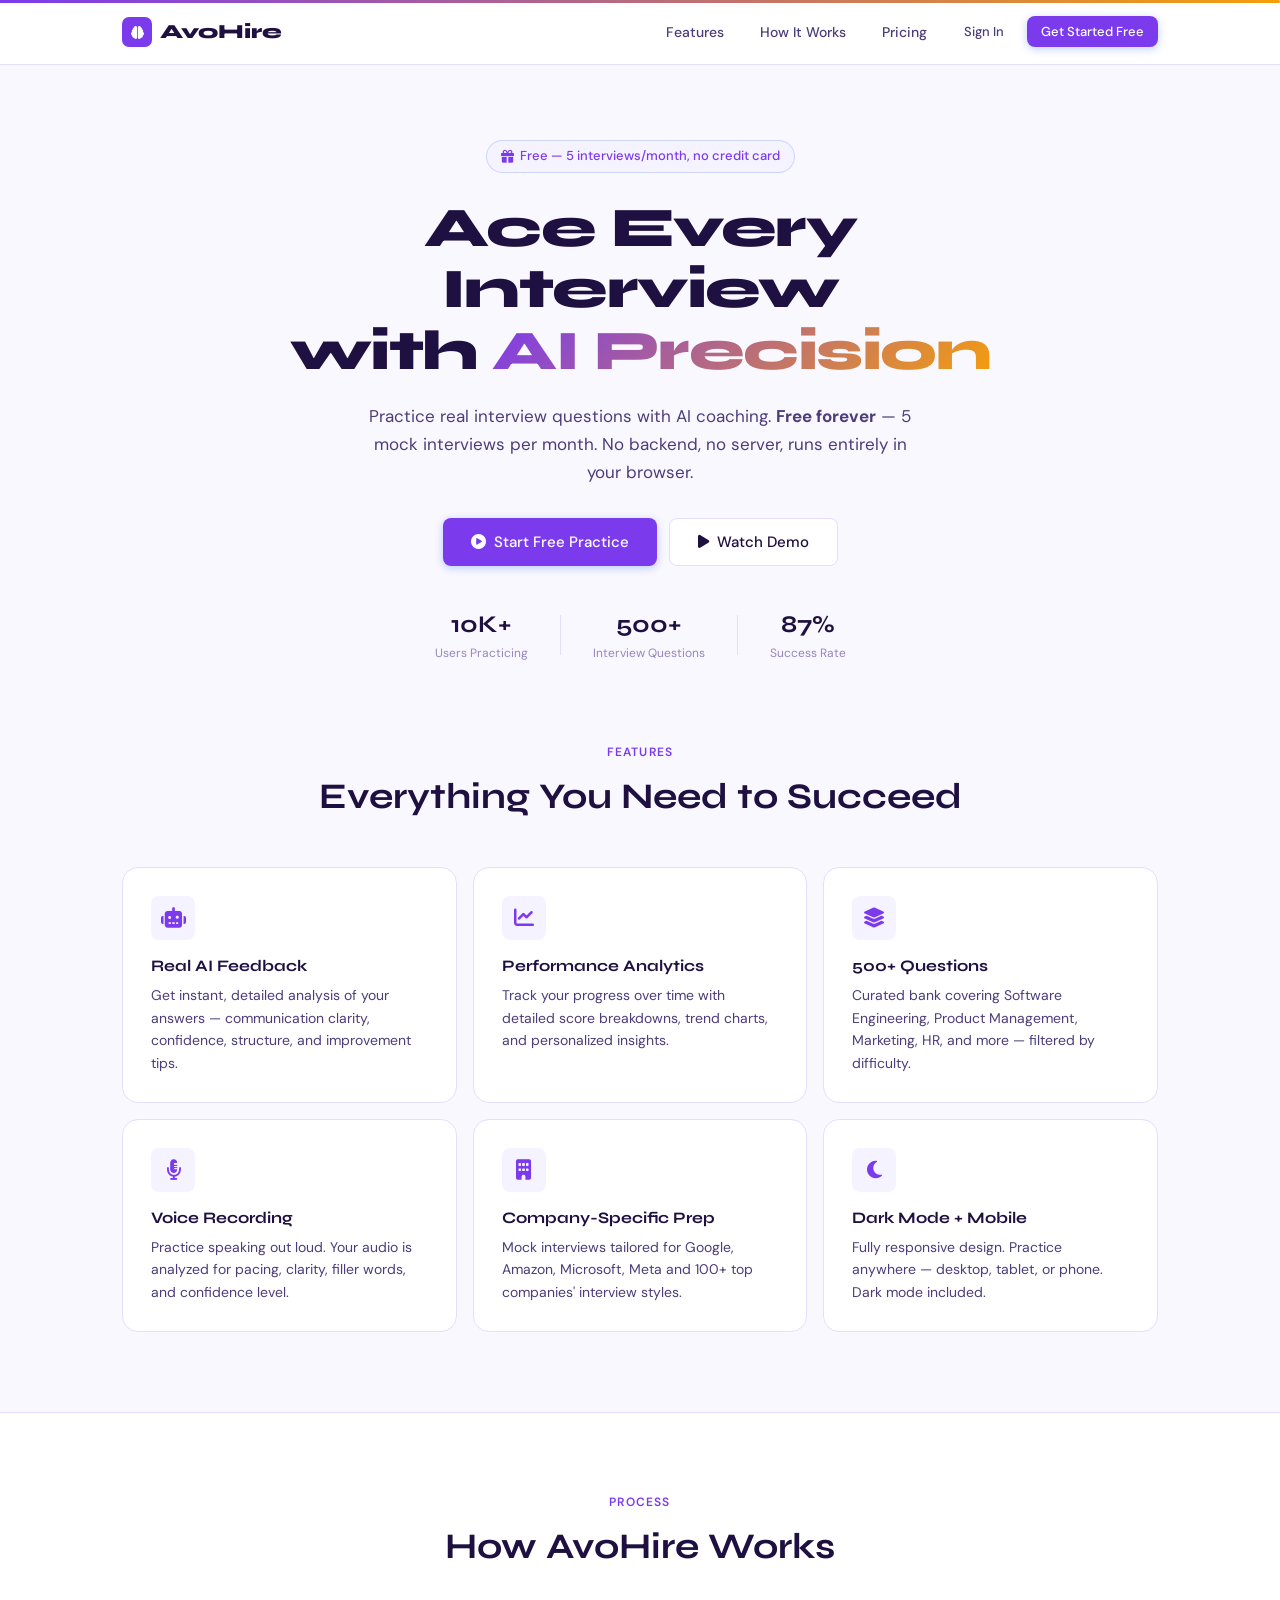
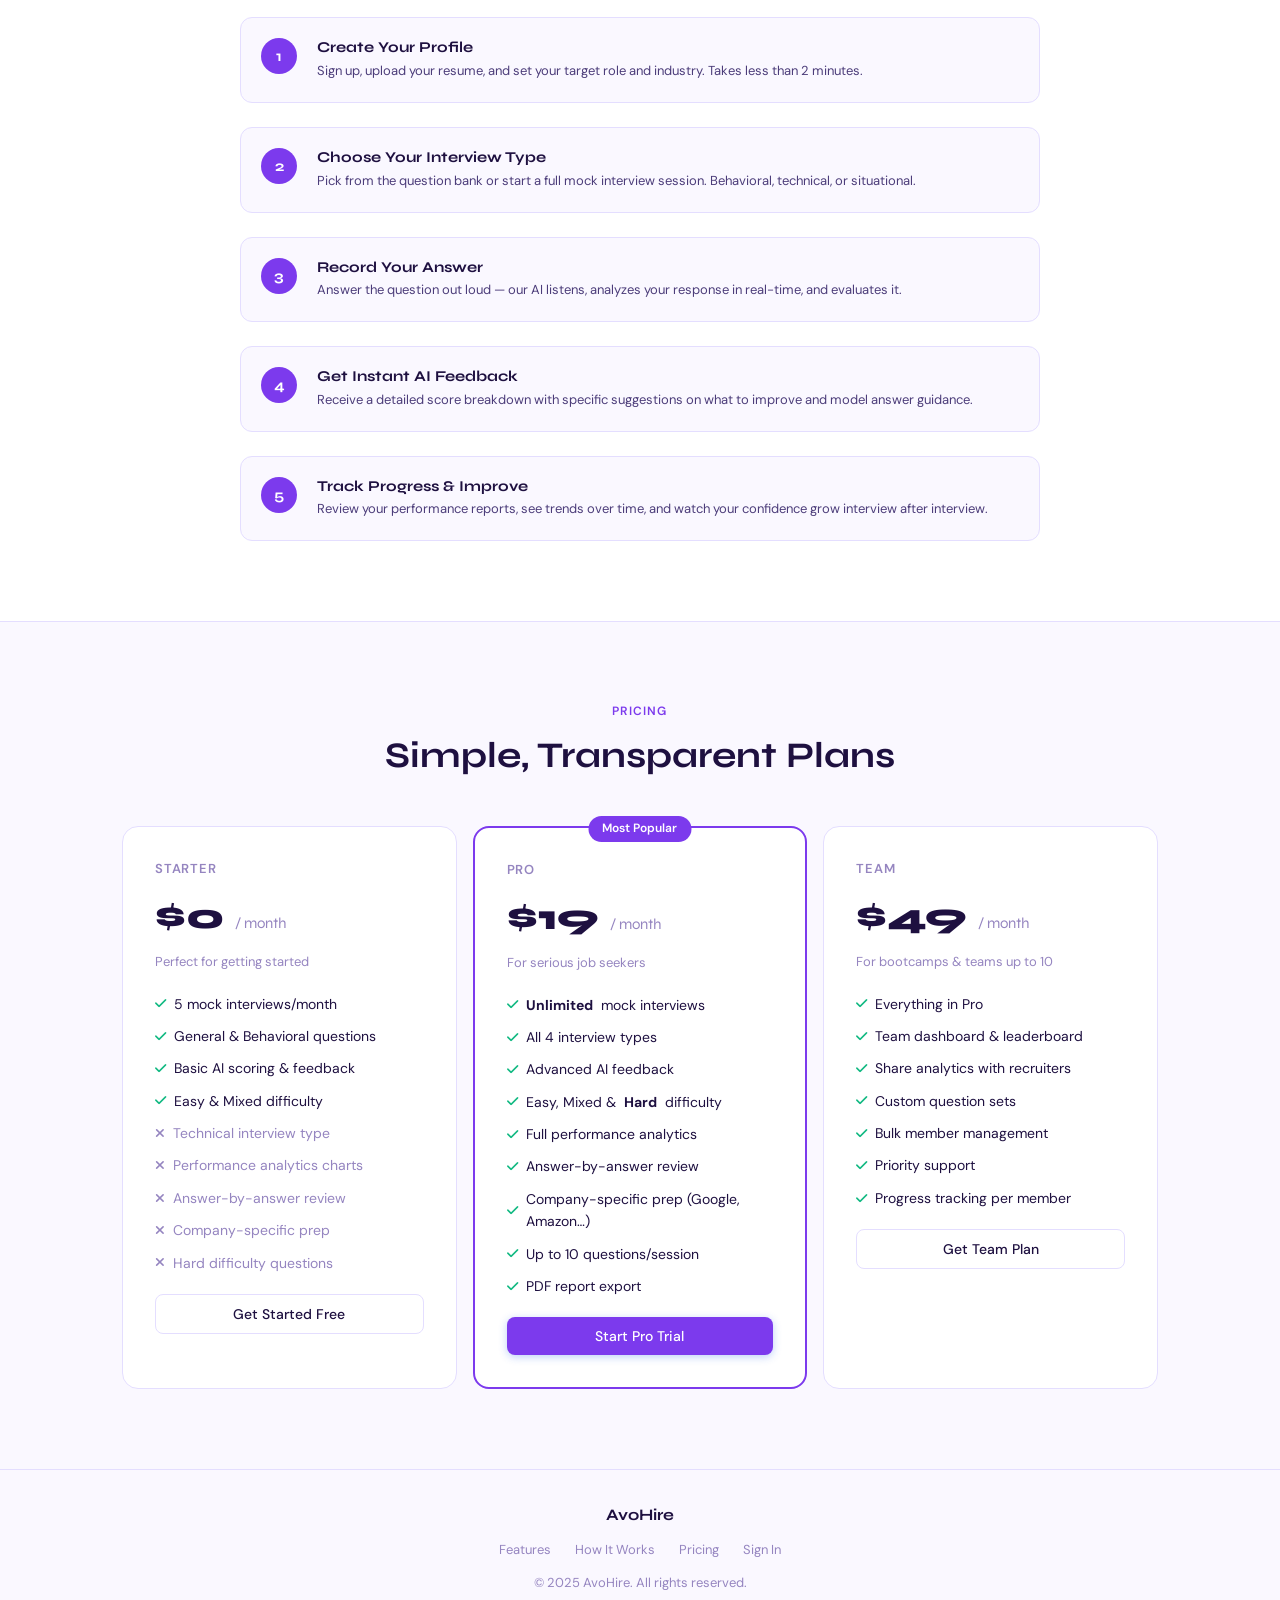
==== index.html @ e13349ab "Rename landing.html to index.html" ====
<!DOCTYPE html>
<html lang="en">
<head>
  <meta charset="UTF-8">
  <meta name="viewport" content="width=device-width, initial-scale=1.0">
  <title>AvoHire · AI Mock Interviews</title>
  <link rel="stylesheet" href="https://cdnjs.cloudflare.com/ajax/libs/font-awesome/6.5.0/css/all.min.css">
  <link rel="stylesheet" href="style.css">
</head>
<body>

<!-- Page Loader -->
<div id="pageLoader" class="page-loader">
  <div style="text-align:center">
    <div class="spinner"></div>
    <p style="margin-top:1rem;color:var(--text-secondary);font-size:14px">Loading AvoHire...</p>
  </div>
</div>
<div class="progress-bar-container"><div class="progress-bar-fill" id="progressFill"></div></div>

<!-- Navbar -->
<nav class="landing-nav" id="navbar">
  <div class="landing-nav-inner">
    <a href="landing.html" class="nav-logo">
      <div class="nav-logo-icon"><i class="fas fa-brain"></i></div>
      AvoHire
    </a>
    <div class="nav-links-landing" id="navLinks">
      <a href="#features" class="nav-link">Features</a>
      <a href="#how-it-works" class="nav-link">How It Works</a>
      <a href="#pricing" class="nav-link">Pricing</a>
      <button class="btn btn-ghost btn-sm" id="navSignIn" onclick="window.location.href='login.html'">Sign In</button>
      <button class="btn btn-primary btn-sm" id="navGetStarted" onclick="window.location.href='signup.html'">Get Started Free</button>
    </div>
  </div>
</nav>

<!-- Hero -->
<section class="landing-hero" id="home">
  <div class="hero-eyebrow"><i class="fas fa-gift"></i> Free — 5 interviews/month, no credit card</div>
  <h1 class="hero-title">Ace Every Interview<br>with <span>AI Precision</span></h1>
  <p class="hero-subtitle">Practice real interview questions with AI coaching. <strong>Free forever</strong> — 5 mock interviews per month. No backend, no server, runs entirely in your browser.</p>
  <div class="hero-actions">
    <button class="btn btn-primary btn-lg" id="heroStartBtn">
      <i class="fas fa-play-circle"></i> Start Free Practice
    </button>
    <button class="btn btn-secondary btn-lg" id="heroDemoBtn">
      <i class="fas fa-play"></i> Watch Demo
    </button>
  </div>
  <!-- Social proof -->
  <div style="margin-top:2.5rem;display:flex;align-items:center;justify-content:center;gap:2rem;flex-wrap:wrap">
    <div style="text-align:center">
      <div style="font-family:'Syne',sans-serif;font-size:24px;font-weight:700;color:var(--text)">10K+</div>
      <div style="font-size:12px;color:var(--text-muted)">Users Practicing</div>
    </div>
    <div style="width:1px;height:40px;background:var(--border)"></div>
    <div style="text-align:center">
      <div style="font-family:'Syne',sans-serif;font-size:24px;font-weight:700;color:var(--text)">500+</div>
      <div style="font-size:12px;color:var(--text-muted)">Interview Questions</div>
    </div>
    <div style="width:1px;height:40px;background:var(--border)"></div>
    <div style="text-align:center">
      <div style="font-family:'Syne',sans-serif;font-size:24px;font-weight:700;color:var(--text)">87%</div>
      <div style="font-size:12px;color:var(--text-muted)">Success Rate</div>
    </div>
  </div>
</section>

<!-- Features -->
<section class="features-section" id="features">
  <p class="section-label">Features</p>
  <h2 class="section-title">Everything You Need to Succeed</h2>
  <div class="grid-3">
    <div class="feature-card reveal">
      <div class="feature-icon"><i class="fas fa-robot"></i></div>
      <h3>Real AI Feedback</h3>
      <p>Get instant, detailed analysis of your answers — communication clarity, confidence, structure, and improvement tips.</p>
    </div>
    <div class="feature-card reveal" style="transition-delay:0.1s">
      <div class="feature-icon"><i class="fas fa-chart-line"></i></div>
      <h3>Performance Analytics</h3>
      <p>Track your progress over time with detailed score breakdowns, trend charts, and personalized insights.</p>
    </div>
    <div class="feature-card reveal" style="transition-delay:0.2s">
      <div class="feature-icon"><i class="fas fa-layer-group"></i></div>
      <h3>500+ Questions</h3>
      <p>Curated bank covering Software Engineering, Product Management, Marketing, HR, and more — filtered by difficulty.</p>
    </div>
    <div class="feature-card reveal" style="transition-delay:0.3s">
      <div class="feature-icon"><i class="fas fa-microphone-lines"></i></div>
      <h3>Voice Recording</h3>
      <p>Practice speaking out loud. Your audio is analyzed for pacing, clarity, filler words, and confidence level.</p>
    </div>
    <div class="feature-card reveal" style="transition-delay:0.4s">
      <div class="feature-icon"><i class="fas fa-building"></i></div>
      <h3>Company-Specific Prep</h3>
      <p>Mock interviews tailored for Google, Amazon, Microsoft, Meta and 100+ top companies' interview styles.</p>
    </div>
    <div class="feature-card reveal" style="transition-delay:0.5s">
      <div class="feature-icon"><i class="fas fa-moon"></i></div>
      <h3>Dark Mode + Mobile</h3>
      <p>Fully responsive design. Practice anywhere — desktop, tablet, or phone. Dark mode included.</p>
    </div>
  </div>
</section>

<!-- How It Works -->
<section class="how-section" id="how-it-works">
  <div style="max-width:1100px;margin:0 auto;padding:0 2rem">
    <p class="section-label">Process</p>
    <h2 class="section-title">How AvoHire Works</h2>
    <div class="how-steps">
      <div class="how-step reveal">
        <div class="step-num">1</div>
        <div class="step-content">
          <h4>Create Your Profile</h4>
          <p>Sign up, upload your resume, and set your target role and industry. Takes less than 2 minutes.</p>
        </div>
      </div>
      <div class="how-step reveal" style="transition-delay:0.1s">
        <div class="step-num">2</div>
        <div class="step-content">
          <h4>Choose Your Interview Type</h4>
          <p>Pick from the question bank or start a full mock interview session. Behavioral, technical, or situational.</p>
        </div>
      </div>
      <div class="how-step reveal" style="transition-delay:0.2s">
        <div class="step-num">3</div>
        <div class="step-content">
          <h4>Record Your Answer</h4>
          <p>Answer the question out loud — our AI listens, analyzes your response in real-time, and evaluates it.</p>
        </div>
      </div>
      <div class="how-step reveal" style="transition-delay:0.3s">
        <div class="step-num">4</div>
        <div class="step-content">
          <h4>Get Instant AI Feedback</h4>
          <p>Receive a detailed score breakdown with specific suggestions on what to improve and model answer guidance.</p>
        </div>
      </div>
      <div class="how-step reveal" style="transition-delay:0.4s">
        <div class="step-num">5</div>
        <div class="step-content">
          <h4>Track Progress & Improve</h4>
          <p>Review your performance reports, see trends over time, and watch your confidence grow interview after interview.</p>
        </div>
      </div>
    </div>
  </div>
</section>

<!-- Pricing -->
<section class="pricing-section" id="pricing">
  <p class="section-label">Pricing</p>
  <h2 class="section-title">Simple, Transparent Plans</h2>
  <div id="pricingGrid" class="pricing-grid">
    <!-- Free -->
    <div class="pricing-card reveal" id="freeCard">
      <div class="pricing-name">Starter</div>
      <div class="pricing-price">$0 <span>/ month</span></div>
      <p style="font-size:13px;color:var(--text-muted);margin-top:6px">Perfect for getting started</p>
      <div class="pricing-features">
        <div class="pricing-feature"><i class="fas fa-check"></i> 5 mock interviews/month</div>
        <div class="pricing-feature"><i class="fas fa-check"></i> General &amp; Behavioral questions</div>
        <div class="pricing-feature"><i class="fas fa-check"></i> Basic AI scoring &amp; feedback</div>
        <div class="pricing-feature"><i class="fas fa-check"></i> Easy &amp; Mixed difficulty</div>
        <div class="pricing-feature no"><i class="fas fa-times"></i> Technical interview type</div>
        <div class="pricing-feature no"><i class="fas fa-times"></i> Performance analytics charts</div>
        <div class="pricing-feature no"><i class="fas fa-times"></i> Answer-by-answer review</div>
        <div class="pricing-feature no"><i class="fas fa-times"></i> Company-specific prep</div>
        <div class="pricing-feature no"><i class="fas fa-times"></i> Hard difficulty questions</div>
      </div>
      <button class="btn btn-secondary btn-full" id="freePlanBtn" onclick="selectPlan('free')">Get Started Free</button>
      <div id="freePlanCurrent" style="display:none;text-align:center;margin-top:0.75rem;font-size:13px;color:var(--success);font-weight:600"><i class="fas fa-check-circle"></i> Your Current Plan</div>
    </div>

    <!-- Pro -->
    <div class="pricing-card featured reveal" style="transition-delay:0.1s" id="proCard">
      <div class="pricing-badge">Most Popular</div>
      <div class="pricing-name">Pro</div>
      <div class="pricing-price">$19 <span>/ month</span></div>
      <p style="font-size:13px;color:var(--text-muted);margin-top:6px">For serious job seekers</p>
      <div class="pricing-features">
        <div class="pricing-feature"><i class="fas fa-check"></i> <strong>Unlimited</strong> mock interviews</div>
        <div class="pricing-feature"><i class="fas fa-check"></i> All 4 interview types</div>
        <div class="pricing-feature"><i class="fas fa-check"></i> Advanced AI feedback</div>
        <div class="pricing-feature"><i class="fas fa-check"></i> Easy, Mixed &amp; <strong>Hard</strong> difficulty</div>
        <div class="pricing-feature"><i class="fas fa-check"></i> Full performance analytics</div>
        <div class="pricing-feature"><i class="fas fa-check"></i> Answer-by-answer review</div>
        <div class="pricing-feature"><i class="fas fa-check"></i> Company-specific prep (Google, Amazon…)</div>
        <div class="pricing-feature"><i class="fas fa-check"></i> Up to 10 questions/session</div>
        <div class="pricing-feature"><i class="fas fa-check"></i> PDF report export</div>
      </div>
      <button class="btn btn-primary btn-full" id="proPlanBtn" onclick="window.location.href='payment.html?plan=pro'">Start Pro Trial</button>
      <div id="proPlanCurrent" style="display:none;text-align:center;margin-top:0.75rem;font-size:13px;color:var(--success);font-weight:600"><i class="fas fa-check-circle"></i> Your Current Plan</div>
    </div>

    <!-- Team -->
    <div class="pricing-card reveal" style="transition-delay:0.2s" id="teamCard">
      <div class="pricing-name">Team</div>
      <div class="pricing-price">$49 <span>/ month</span></div>
      <p style="font-size:13px;color:var(--text-muted);margin-top:6px">For bootcamps &amp; teams up to 10</p>
      <div class="pricing-features">
        <div class="pricing-feature"><i class="fas fa-check"></i> Everything in Pro</div>
        <div class="pricing-feature"><i class="fas fa-check"></i> Team dashboard &amp; leaderboard</div>
        <div class="pricing-feature"><i class="fas fa-check"></i> Share analytics with recruiters</div>
        <div class="pricing-feature"><i class="fas fa-check"></i> Custom question sets</div>
        <div class="pricing-feature"><i class="fas fa-check"></i> Bulk member management</div>
        <div class="pricing-feature"><i class="fas fa-check"></i> Priority support</div>
        <div class="pricing-feature"><i class="fas fa-check"></i> Progress tracking per member</div>
      </div>
      <button class="btn btn-secondary btn-full" id="teamPlanBtn" onclick="window.location.href='payment.html?plan=team'">Get Team Plan</button>
      <div id="teamPlanCurrent" style="display:none;text-align:center;margin-top:0.75rem;font-size:13px;color:var(--success);font-weight:600"><i class="fas fa-check-circle"></i> Your Current Plan</div>
    </div>
  </div>

  <!-- Plan indicator updated by initLanding() in script.js -->
</section>

<!-- Footer -->
<footer class="landing-footer">
  <div style="margin-bottom:0.75rem;font-family:'Syne',sans-serif;font-weight:700;font-size:16px;color:var(--text)">AvoHire</div>
  <div style="display:flex;gap:1.5rem;justify-content:center;flex-wrap:wrap;margin-bottom:0.75rem">
    <a href="#features" style="color:var(--text-muted);font-size:13px">Features</a>
    <a href="#how-it-works" style="color:var(--text-muted);font-size:13px">How It Works</a>
    <a href="#pricing" style="color:var(--text-muted);font-size:13px">Pricing</a>
    <a href="login.html" style="color:var(--text-muted);font-size:13px">Sign In</a>
  </div>
  <p>&copy; 2025 AvoHire. All rights reserved.</p>
</footer>


<!-- Payment Modal (Demo - shows payment UX) -->
<div class="modal-overlay" id="paymentModal">
  <div class="modal" style="max-width:480px">
    <div class="modal-header">
      <h3 id="paymentModalTitle">Upgrade to Pro</h3>
      <button class="modal-close" onclick="document.getElementById('paymentModal').classList.remove('open')"><i class="fas fa-times"></i></button>
    </div>
    <div style="background:var(--info-bg);border-radius:var(--radius-sm);padding:0.875rem 1rem;margin-bottom:1.25rem">
      <div style="font-size:13px;font-weight:600;color:var(--primary);margin-bottom:3px" id="paymentPlanName">Pro Plan — $19/month</div>
      <div style="font-size:12px;color:var(--text-secondary)">Unlimited interviews, all features unlocked</div>
    </div>
    <div class="form-group">
      <label>Card Number</label>
      <div class="input-icon-wrap">
        <i class="fas fa-credit-card"></i>
        <input type="text" class="form-control" placeholder="4242 4242 4242 4242" maxlength="19" id="cardNum" oninput="this.value=this.value.replace(/\D/g,'').replace(/(.{4})/g,'$1 ').trim()">
      </div>
    </div>
    <div style="display:grid;grid-template-columns:1fr 1fr;gap:10px">
      <div class="form-group">
        <label>Expiry</label>
        <input type="text" class="form-control" placeholder="MM/YY" maxlength="5" id="cardExp">
      </div>
      <div class="form-group">
        <label>CVV</label>
        <input type="text" class="form-control" placeholder="123" maxlength="3" id="cardCvv">
      </div>
    </div>
    <div class="form-group">
      <label>Name on Card</label>
      <input type="text" class="form-control" placeholder="Full name">
    </div>
    <div style="background:var(--warning-bg);border-radius:var(--radius-sm);padding:0.75rem;font-size:12px;color:#b45309;margin-bottom:1rem;display:flex;gap:8px">
      <i class="fas fa-info-circle" style="margin-top:2px;flex-shrink:0"></i>
      <span>This is a demo payment form. No real charges. To enable real payments, integrate <strong>Stripe.js</strong> — see README for setup guide.</span>
    </div>
    <button class="btn btn-primary btn-full" id="payNowBtn" onclick="processPayment()">
      <i class="fas fa-lock"></i> Pay Now (Demo)
    </button>
    <div style="text-align:center;margin-top:0.75rem;font-size:12px;color:var(--text-muted)">
      <i class="fas fa-shield-alt"></i> Secured by SSL · Cancel anytime
    </div>
  </div>
</div>

<script>
window.openPayment = function(plan) {
  const names = { pro: 'Pro Plan — $19/month', team: 'Team Plan — $49/month' };
  document.getElementById('paymentPlanName').textContent = names[plan] || 'Pro Plan — $19/month';
  document.getElementById('paymentModalTitle').textContent = 'Upgrade to ' + plan.charAt(0).toUpperCase() + plan.slice(1);
  document.getElementById('paymentModal')._plan = plan;
  document.getElementById('paymentModal').classList.add('open');
};
window.processPayment = function() {
  const cardNum = document.getElementById('cardNum').value.replace(/\s/g,'');
  const exp = document.getElementById('cardExp').value;
  const cvv = document.getElementById('cardCvv').value;
  if(cardNum.length < 16 || !exp || cvv.length < 3) {
    alert('Please fill in all card details');
    return;
  }
  const btn = document.getElementById('payNowBtn');
  btn.disabled = true;
  btn.innerHTML = '<i class="fas fa-circle-notch fa-spin"></i> Processing...';
  setTimeout(() => {
    const plan = document.getElementById('paymentModal')._plan || 'pro';
    selectPlan(plan);
    document.getElementById('paymentModal').classList.remove('open');
    btn.disabled = false;
    btn.innerHTML = '<i class="fas fa-lock"></i> Pay Now (Demo)';
    if(typeof showToast === 'function') showToast('🎉 ' + plan.charAt(0).toUpperCase() + plan.slice(1) + ' plan activated!');
    setTimeout(() => { if(typeof Auth !== 'undefined' && Auth.isLoggedIn()) window.location.href='dashboard.html'; }, 1200);
  }, 2000);
};
</script>
<script src="script.js"></script>
</body>
</html>
---- style.css ----
/* ============================================================
   AvoHire — Complete Stylesheet v3.0
   Font: DM Sans (body) + Syne (headings/logo/brand)
   Theme: Deep Violet + Amber — premium career platform
   ============================================================ */

@import url('https://fonts.googleapis.com/css2?family=DM+Sans:ital,wght@0,300;0,400;0,500;0,600;1,400&family=Syne:wght@600;700;800&display=swap');

/* ── CSS Variables ── */
:root {
  /* ── Brand: Deep Violet + Amber ── */
  --primary:       #7c3aed;   /* violet-600  */
  --primary-dark:  #6d28d9;   /* violet-700  */
  --primary-light: #8b5cf6;   /* violet-500  */
  --primary-glow:  rgba(124,58,237,0.14);

  --accent:        #f59e0b;   /* amber-400   */
  --accent-dark:   #d97706;   /* amber-500   */
  --accent-glow:   rgba(245,158,11,0.18);

  /* ── Backgrounds ── */
  --bg:            #faf8ff;   /* very light violet tint */
  --bg-card:       #ffffff;
  --bg-sidebar:    #18122b;   /* deep violet-black */
  --bg-sidebar-hover: rgba(139,92,246,0.12);
  --bg-input:      #f5f3ff;   /* violet-50 */
  --bg-hover:      #f5f3ff;

  /* ── Text ── */
  --text:           #1e1040;  /* very dark violet */
  --text-secondary: #4c3d7a;
  --text-muted:     #9585c0;
  --text-sidebar:   #9585c0;
  --text-sidebar-active: #ffffff;

  /* ── Borders ── */
  --border:        #e4deff;   /* violet tint */
  --border-focus:  #7c3aed;

  /* ── Semantic ── */
  --success:       #10b981;
  --success-bg:    #ecfdf5;
  --warning:       #f59e0b;
  --warning-bg:    #fffbeb;
  --danger:        #ef4444;
  --danger-bg:     #fef2f2;
  --info:          #7c3aed;
  --info-bg:       #f5f3ff;

  /* ── Shadows ── */
  --shadow-sm: 0 1px 3px rgba(124,58,237,0.08), 0 1px 2px rgba(0,0,0,0.04);
  --shadow:    0 4px 16px rgba(124,58,237,0.12);
  --shadow-lg: 0 10px 40px rgba(124,58,237,0.18);

  /* ── Misc ── */
  --sidebar-width: 240px;
  --radius:    12px;
  --radius-sm: 8px;
  --radius-lg: 16px;
  --transition: 0.2s ease;
}

/* ── Dark Mode ── */
body.dark-mode {
  --bg:            #0e0b18;
  --bg-card:       #16112b;
  --bg-sidebar:    #0b0916;
  --bg-sidebar-hover: rgba(139,92,246,0.1);
  --bg-input:      #1e1640;
  --bg-hover:      #1e1640;

  --text:           #ede9fe;
  --text-secondary: #a89cd4;
  --text-muted:     #6b5d9e;

  --border:        #2a1f4e;
  --border-focus:  #8b5cf6;

  --shadow-sm: 0 1px 3px rgba(0,0,0,0.4);
  --shadow:    0 4px 16px rgba(0,0,0,0.5);
  --shadow-lg: 0 10px 40px rgba(0,0,0,0.6);

  --info-bg:     rgba(124,58,237,0.15);
  --success-bg:  rgba(16,185,129,0.1);
  --warning-bg:  rgba(245,158,11,0.1);
  --danger-bg:   rgba(239,68,68,0.1);
}

/* ── Reset & Base ── */
*, *::before, *::after { box-sizing: border-box; margin: 0; padding: 0; }

html { scroll-behavior: smooth; }

body {
  font-family: 'DM Sans', sans-serif;
  font-size: 15px;
  color: var(--text);
  background: var(--bg);
  line-height: 1.6;
  -webkit-font-smoothing: antialiased;
  transition: background var(--transition), color var(--transition);
}

h1, h2, h3, h4 {
  font-family: 'Syne', sans-serif;
  line-height: 1.25;
  color: var(--text);
}

a { color: var(--primary); text-decoration: none; }
a:hover { text-decoration: underline; }

input, textarea, select {
  font-family: 'DM Sans', sans-serif;
  font-size: 14px;
}

/* ── Page Loader ── */
.page-loader {
  position: fixed;
  inset: 0;
  background: var(--bg);
  display: flex;
  align-items: center;
  justify-content: center;
  z-index: 9999;
  transition: opacity 0.4s ease, visibility 0.4s ease;
}
.page-loader.hidden { opacity: 0; visibility: hidden; pointer-events: none; }

.spinner {
  width: 40px; height: 40px;
  border: 3px solid var(--border);
  border-top-color: var(--primary);
  border-radius: 50%;
  animation: spin 0.8s linear infinite;
}
@keyframes spin { to { transform: rotate(360deg); } }

/* ── Progress Bar ── */
.progress-bar-container {
  position: fixed; top: 0; left: 0; right: 0;
  height: 3px; z-index: 10000; pointer-events: none;
}
.progress-bar-fill {
  height: 100%;
  background: linear-gradient(90deg, var(--primary), var(--accent));
  width: 0%;
  transition: width 0.3s ease;
  border-radius: 0 2px 2px 0;
}

/* ── Toast ── */
.toast {
  position: fixed;
  bottom: 24px; right: 24px;
  background: var(--bg-card);
  color: var(--text);
  padding: 12px 20px;
  border-radius: var(--radius);
  box-shadow: var(--shadow-lg);
  border: 1px solid var(--border);
  font-size: 14px;
  font-weight: 500;
  z-index: 9998;
  animation: toastIn 0.3s cubic-bezier(0.34, 1.56, 0.64, 1);
  max-width: 320px;
  display: flex;
  align-items: center;
  gap: 8px;
}
.toast::before {
  content: '';
  width: 4px; height: 100%;
  position: absolute; left: 0; top: 0;
  border-radius: var(--radius) 0 0 var(--radius);
}
.toast.success::before { background: var(--success); }
.toast.error::before { background: var(--danger); }
.toast.warning::before { background: var(--warning); }
.toast.info::before { background: var(--info); }
@keyframes toastIn {
  from { opacity: 0; transform: translateY(16px) scale(0.95); }
  to { opacity: 1; transform: translateY(0) scale(1); }
}

/* ── Buttons ── */
.btn {
  display: inline-flex;
  align-items: center;
  justify-content: center;
  gap: 8px;
  padding: 10px 22px;
  border: none;
  border-radius: var(--radius-sm);
  font-family: 'DM Sans', sans-serif;
  font-size: 14px;
  font-weight: 500;
  cursor: pointer;
  transition: all var(--transition);
  white-space: nowrap;
}
.btn:active { transform: scale(0.97); }

.btn-primary {
  background: var(--primary);
  color: #fff;
  box-shadow: 0 2px 8px rgba(37,99,235,0.3);
}
.btn-primary:hover { background: var(--primary-dark); box-shadow: 0 4px 16px rgba(37,99,235,0.4); }

.btn-secondary {
  background: var(--bg-card);
  color: var(--text);
  border: 1px solid var(--border);
}
.btn-secondary:hover { background: var(--bg-hover); }

.btn-danger {
  background: var(--danger-bg);
  color: var(--danger);
  border: 1px solid rgba(239,68,68,0.2);
}
.btn-danger:hover { background: var(--danger); color: #fff; }

.btn-ghost {
  background: transparent;
  color: var(--text-secondary);
  border: 1px solid transparent;
}
.btn-ghost:hover { background: var(--bg-hover); border-color: var(--border); }

.btn-sm { padding: 7px 14px; font-size: 13px; }
.btn-lg { padding: 13px 28px; font-size: 15px; }
.btn-full { width: 100%; }
.btn:disabled { opacity: 0.5; cursor: not-allowed; pointer-events: none; }

/* ── Form Controls ── */
.form-group { margin-bottom: 1.2rem; }
.form-group label {
  display: block;
  font-size: 13px;
  font-weight: 500;
  color: var(--text-secondary);
  margin-bottom: 6px;
}
.form-control {
  width: 100%;
  padding: 11px 14px;
  background: var(--bg-input);
  border: 1.5px solid transparent;
  border-radius: var(--radius-sm);
  color: var(--text);
  font-size: 14px;
  transition: border-color var(--transition), box-shadow var(--transition);
  outline: none;
}
.form-control:focus {
  border-color: var(--primary);
  background: var(--bg-card);
  box-shadow: 0 0 0 3px var(--primary-glow);
}
.form-control::placeholder { color: var(--text-muted); }
.form-control.error { border-color: var(--danger); }

.input-icon-wrap { position: relative; }
.input-icon-wrap i {
  position: absolute;
  left: 12px; top: 50%;
  transform: translateY(-50%);
  color: var(--text-muted);
  font-size: 14px;
}
.input-icon-wrap .form-control { padding-left: 36px; }
.input-icon-wrap .toggle-password {
  position: absolute; right: 12px; top: 50%;
  transform: translateY(-50%);
  background: none; border: none;
  color: var(--text-muted); cursor: pointer;
  font-size: 14px; padding: 4px;
}

.form-error {
  font-size: 12px;
  color: var(--danger);
  margin-top: 4px;
  display: none;
}
.form-error.show { display: block; }

/* ── Card ── */
.card {
  background: var(--bg-card);
  border: 1px solid var(--border);
  border-radius: var(--radius);
  padding: 1.5rem;
  box-shadow: var(--shadow-sm);
  transition: box-shadow var(--transition);
}
.card:hover { box-shadow: var(--shadow); }
.card h3 { font-size: 15px; margin-bottom: 1rem; color: var(--text); }

/* ── Badge / Pill ── */
.badge {
  display: inline-flex;
  align-items: center;
  gap: 4px;
  padding: 3px 10px;
  border-radius: 20px;
  font-size: 12px;
  font-weight: 500;
}
.badge-success { background: var(--success-bg); color: #15803d; }
.badge-warning { background: var(--warning-bg); color: #b45309; }
.badge-danger { background: var(--danger-bg); color: #b91c1c; }
.badge-info { background: var(--info-bg); color: #1d4ed8; }
.badge-gray { background: var(--bg-hover); color: var(--text-secondary); }

/* ── App Layout (sidebar + main) ── */
.app-container {
  display: flex;
  min-height: 100vh;
}

/* ── Sidebar ── */
.sidebar {
  width: var(--sidebar-width);
  min-height: 100vh;
  background: var(--bg-sidebar);
  display: flex;
  flex-direction: column;
  position: fixed;
  left: 0; top: 0; bottom: 0;
  z-index: 100;
  transition: transform var(--transition);
  overflow-y: auto;
}

.sidebar-logo {
  padding: 1.5rem 1.25rem 1rem;
  font-family: 'Syne', sans-serif;
  font-size: 20px;
  font-weight: 800;
  color: #fff;
  letter-spacing: -0.5px;
  display: flex;
  align-items: center;
  gap: 10px;
}
.sidebar-logo-icon {
  width: 32px; height: 32px;
  background: var(--primary);
  border-radius: 8px;
  display: flex;
  align-items: center;
  justify-content: center;
  font-size: 15px;
}

.sidebar-nav {
  flex: 1;
  padding: 0.5rem 0.75rem;
  display: flex;
  flex-direction: column;
  gap: 2px;
}

.nav-item {
  display: flex;
  align-items: center;
  gap: 10px;
  padding: 10px 12px;
  border-radius: var(--radius-sm);
  color: var(--text-sidebar);
  font-size: 14px;
  font-weight: 500;
  cursor: pointer;
  transition: all var(--transition);
  text-decoration: none;
  user-select: none;
}
.nav-item i { font-size: 15px; width: 18px; text-align: center; }
.nav-item:hover {
  background: var(--bg-sidebar-hover);
  color: #fff;
  text-decoration: none;
}
.nav-item.active {
  background: var(--primary);
  color: #fff;
  box-shadow: 0 2px 8px rgba(37,99,235,0.3);
}

.sidebar-section-label {
  font-size: 10px;
  font-weight: 600;
  letter-spacing: 0.08em;
  text-transform: uppercase;
  color: #334155;
  padding: 1rem 12px 0.4rem;
}

.sidebar-footer {
  padding: 0.75rem;
  border-top: 1px solid rgba(255,255,255,0.06);
}

/* ── Hamburger (mobile) ── */
.hamburger {
  display: none;
  position: fixed;
  top: 16px; left: 16px;
  z-index: 200;
  background: var(--bg-card);
  border: 1px solid var(--border);
  border-radius: var(--radius-sm);
  width: 40px; height: 40px;
  align-items: center;
  justify-content: center;
  cursor: pointer;
  box-shadow: var(--shadow-sm);
}
.sidebar-overlay {
  display: none;
  position: fixed;
  inset: 0;
  background: rgba(0,0,0,0.5);
  z-index: 99;
}

/* ── Main Content ── */
.main-content {
  flex: 1;
  margin-left: var(--sidebar-width);
  padding: 2rem;
  min-height: 100vh;
  max-width: 1200px;
}

.page-header {
  display: flex;
  align-items: center;
  justify-content: space-between;
  margin-bottom: 2rem;
  flex-wrap: wrap;
  gap: 1rem;
}
.page-header h1 {
  font-size: 24px;
  font-weight: 700;
}
.page-subtitle {
  font-size: 13px;
  color: var(--text-muted);
  margin-top: 2px;
}

/* ── Stats Grid ── */
.stats-grid {
  display: grid;
  grid-template-columns: repeat(auto-fit, minmax(200px, 1fr));
  gap: 1rem;
  margin-bottom: 1.5rem;
}
.stat-card {
  background: var(--bg-card);
  border: 1px solid var(--border);
  border-radius: var(--radius);
  padding: 1.25rem;
  box-shadow: var(--shadow-sm);
}
.stat-label { font-size: 12px; color: var(--text-muted); font-weight: 500; text-transform: uppercase; letter-spacing: 0.05em; margin-bottom: 6px; }
.stat-value { font-family: 'Syne', sans-serif; font-size: 28px; font-weight: 700; color: var(--text); }
.stat-change { font-size: 12px; margin-top: 4px; display: flex; align-items: center; gap: 4px; }
.stat-change.up { color: var(--success); }
.stat-change.down { color: var(--danger); }

/* ── Grid Layouts ── */
.grid-2 { display: grid; grid-template-columns: repeat(2, minmax(0, 1fr)); gap: 1rem; }
.grid-3 { display: grid; grid-template-columns: repeat(3, minmax(0, 1fr)); gap: 1rem; }
.grid-4 { display: grid; grid-template-columns: repeat(4, minmax(0, 1fr)); gap: 1rem; }

/* ── Progress Bar (skill) ── */
.progress-track {
  height: 6px;
  background: var(--bg-hover);
  border-radius: 3px;
  overflow: hidden;
  margin-top: 4px;
}
.progress-fill {
  height: 100%;
  background: var(--primary);
  border-radius: 3px;
  transition: width 1s cubic-bezier(0.4, 0, 0.2, 1);
}
.progress-fill.success { background: var(--success); }
.progress-fill.warning { background: var(--warning); }
.progress-fill.danger { background: var(--danger); }

/* ── Toggle Switch ── */
.switch { position: relative; display: inline-block; width: 44px; height: 24px; flex-shrink: 0; }
.switch input { opacity: 0; width: 0; height: 0; }
.slider {
  position: absolute; cursor: pointer;
  inset: 0;
  background: var(--border);
  border-radius: 24px;
  transition: 0.3s;
}
.slider::before {
  content: '';
  position: absolute;
  height: 18px; width: 18px;
  left: 3px; bottom: 3px;
  background: #fff;
  border-radius: 50%;
  transition: 0.3s;
  box-shadow: 0 1px 3px rgba(0,0,0,0.2);
}
.switch input:checked + .slider {
  background: linear-gradient(90deg, var(--primary), var(--primary-light));
}
.switch input:checked + .slider::before { transform: translateX(20px); }

/* ── Table ── */
.table-wrap { overflow-x: auto; border-radius: var(--radius); border: 1px solid var(--border); }
table { width: 100%; border-collapse: collapse; }
thead th {
  padding: 12px 16px;
  text-align: left;
  font-size: 11px;
  font-weight: 600;
  text-transform: uppercase;
  letter-spacing: 0.06em;
  color: var(--text-muted);
  background: var(--bg-hover);
  border-bottom: 1px solid var(--border);
}
tbody td { padding: 14px 16px; border-bottom: 1px solid var(--border); font-size: 14px; }
tbody tr:last-child td { border-bottom: none; }
tbody tr { transition: background var(--transition); cursor: pointer; }
tbody tr:hover { background: var(--bg-hover); }

/* ── Search Bar ── */
.search-wrap {
  position: relative;
  margin-bottom: 1rem;
}
.search-wrap i { position: absolute; left: 14px; top: 50%; transform: translateY(-50%); color: var(--text-muted); font-size: 14px; }
.search-input {
  width: 100%;
  padding: 10px 14px 10px 40px;
  background: var(--bg-card);
  border: 1px solid var(--border);
  border-radius: var(--radius-sm);
  color: var(--text);
  font-size: 14px;
  outline: none;
  transition: border-color var(--transition), box-shadow var(--transition);
}
.search-input:focus { border-color: var(--primary); box-shadow: 0 0 0 3px var(--primary-glow); }

/* ── Filter Tabs ── */
.filter-tabs { display: flex; gap: 6px; flex-wrap: wrap; margin-bottom: 1.25rem; }
.filter-tab {
  padding: 6px 14px;
  border-radius: 20px;
  font-size: 13px;
  font-weight: 500;
  color: var(--text-secondary);
  background: var(--bg-card);
  border: 1px solid var(--border);
  cursor: pointer;
  transition: all var(--transition);
  user-select: none;
}
.filter-tab:hover { border-color: var(--primary); color: var(--primary); }
.filter-tab.active { background: var(--primary); color: #fff; border-color: var(--primary); }

/* ── Upload Box ── */
.upload-box {
  border: 2px dashed var(--border);
  border-radius: var(--radius);
  padding: 2rem;
  text-align: center;
  cursor: pointer;
  transition: all var(--transition);
  background: var(--bg-hover);
}
.upload-box:hover, .upload-box.dragover {
  border-color: var(--primary);
  background: var(--primary-glow);
}
.upload-box i { font-size: 2rem; color: var(--primary); margin-bottom: 0.75rem; }

/* ── Settings Item ── */
.settings-item {
  display: flex;
  align-items: center;
  justify-content: space-between;
  padding: 1rem 0;
  border-bottom: 1px solid var(--border);
}
.settings-item:last-child { border-bottom: none; }
.settings-item-info { flex: 1; }
.settings-item-label { font-size: 14px; font-weight: 500; }
.settings-item-desc { font-size: 12px; color: var(--text-muted); margin-top: 2px; }

/* ── Skill Tags ── */
.skill-tag {
  display: inline-flex;
  align-items: center;
  gap: 6px;
  padding: 5px 12px;
  background: var(--info-bg);
  color: var(--primary);
  border-radius: 20px;
  font-size: 13px;
  font-weight: 500;
  cursor: pointer;
  transition: all var(--transition);
  border: 1px solid rgba(37,99,235,0.15);
}
.skill-tag:hover { background: var(--primary); color: #fff; }
.skill-tags { display: flex; flex-wrap: wrap; gap: 8px; }

/* ── Avatar ── */
.avatar {
  width: 44px; height: 44px;
  border-radius: 50%;
  background: var(--primary);
  color: #fff;
  display: flex;
  align-items: center;
  justify-content: center;
  font-family: 'Syne', sans-serif;
  font-size: 16px;
  font-weight: 700;
  flex-shrink: 0;
}
.avatar-lg { width: 72px; height: 72px; font-size: 26px; }

/* ── Landing Specific ── */
.landing-page { min-height: 100vh; background: var(--bg); }

.landing-nav {
  position: fixed; top: 0; left: 0; right: 0;
  background: rgba(255,255,255,0.9);
  backdrop-filter: blur(12px);
  -webkit-backdrop-filter: blur(12px);
  border-bottom: 1px solid var(--border);
  z-index: 100;
  transition: background var(--transition);
}
body.dark-mode .landing-nav {
  background: rgba(13,17,23,0.9);
}
.landing-nav-inner {
  max-width: 1100px;
  margin: 0 auto;
  padding: 0 2rem;
  height: 64px;
  display: flex;
  align-items: center;
  justify-content: space-between;
}
.nav-logo {
  font-family: 'Syne', sans-serif;
  font-size: 20px;
  font-weight: 800;
  color: var(--text);
  display: flex;
  align-items: center;
  gap: 8px;
  text-decoration: none;
}
.nav-logo-icon {
  width: 30px; height: 30px;
  background: var(--primary);
  border-radius: 7px;
  display: flex; align-items: center; justify-content: center;
  color: #fff; font-size: 13px;
}
.nav-links-landing { display: flex; align-items: center; gap: 8px; }
.nav-link {
  padding: 8px 14px;
  border-radius: var(--radius-sm);
  font-size: 14px;
  font-weight: 500;
  color: var(--text-secondary);
  cursor: pointer;
  transition: all var(--transition);
  text-decoration: none;
  background: none; border: none;
}
.nav-link:hover { color: var(--text); background: var(--bg-hover); text-decoration: none; }

.landing-hero {
  padding: 140px 2rem 80px;
  text-align: center;
  max-width: 800px;
  margin: 0 auto;
}
.hero-eyebrow {
  display: inline-flex;
  align-items: center;
  gap: 6px;
  background: var(--info-bg);
  color: var(--primary);
  border: 1px solid rgba(37,99,235,0.2);
  border-radius: 20px;
  padding: 5px 14px;
  font-size: 13px;
  font-weight: 500;
  margin-bottom: 1.5rem;
}
.hero-title {
  font-family: 'Syne', sans-serif;
  font-size: clamp(36px, 5vw, 56px);
  font-weight: 800;
  line-height: 1.1;
  letter-spacing: -1.5px;
  margin-bottom: 1.25rem;
}
.hero-title span {
  background: linear-gradient(135deg, var(--primary), var(--accent));
  -webkit-background-clip: text;
  -webkit-text-fill-color: transparent;
  background-clip: text;
}
.hero-subtitle { font-size: 17px; color: var(--text-secondary); max-width: 560px; margin: 0 auto 2rem; line-height: 1.65; }
.hero-actions { display: flex; gap: 12px; justify-content: center; flex-wrap: wrap; }

.features-section {
  max-width: 1100px;
  margin: 0 auto;
  padding: 0 2rem 80px;
}
.section-label {
  text-align: center;
  font-size: 12px;
  font-weight: 600;
  text-transform: uppercase;
  letter-spacing: 0.1em;
  color: var(--primary);
  margin-bottom: 12px;
}
.section-title {
  text-align: center;
  font-family: 'Syne', sans-serif;
  font-size: clamp(24px, 3vw, 36px);
  font-weight: 700;
  margin-bottom: 3rem;
}
.feature-card {
  background: var(--bg-card);
  border: 1px solid var(--border);
  border-radius: var(--radius-lg);
  padding: 1.75rem;
  transition: all var(--transition);
}
.feature-card:hover { box-shadow: var(--shadow-lg); transform: translateY(-2px); }
.feature-icon {
  width: 44px; height: 44px;
  border-radius: var(--radius-sm);
  display: flex; align-items: center; justify-content: center;
  font-size: 20px;
  margin-bottom: 1rem;
  background: var(--info-bg);
  color: var(--primary);
}
.feature-card h3 { font-size: 16px; margin-bottom: 8px; }
.feature-card p { font-size: 14px; color: var(--text-secondary); line-height: 1.6; }

.how-section {
  background: var(--bg-card);
  border-top: 1px solid var(--border);
  border-bottom: 1px solid var(--border);
  padding: 80px 2rem;
  margin-bottom: 80px;
}
.how-steps { max-width: 800px; margin: 0 auto; display: flex; flex-direction: column; gap: 1.5rem; }
.how-step {
  display: flex; gap: 1.25rem; align-items: flex-start;
  background: var(--bg);
  border: 1px solid var(--border);
  border-radius: var(--radius);
  padding: 1.25rem;
}
.step-num {
  width: 36px; height: 36px; flex-shrink: 0;
  background: var(--primary);
  color: #fff;
  border-radius: 50%;
  display: flex; align-items: center; justify-content: center;
  font-family: 'Syne', sans-serif;
  font-weight: 700;
  font-size: 15px;
}
.step-content h4 { font-size: 15px; margin-bottom: 4px; }
.step-content p { font-size: 13px; color: var(--text-secondary); }

.pricing-section { max-width: 1100px; margin: 0 auto; padding: 0 2rem 80px; }
.pricing-grid { display: grid; grid-template-columns: repeat(auto-fit, minmax(240px, 1fr)); gap: 1rem; }
.pricing-card {
  background: var(--bg-card);
  border: 1px solid var(--border);
  border-radius: var(--radius-lg);
  padding: 2rem;
  position: relative;
}
.pricing-card.featured { border-color: var(--primary); border-width: 2px; }
.pricing-badge {
  position: absolute; top: -12px; left: 50%; transform: translateX(-50%);
  background: var(--primary); color: #fff;
  padding: 3px 14px; border-radius: 20px; font-size: 12px; font-weight: 600;
  white-space: nowrap;
}
.pricing-name { font-size: 13px; font-weight: 600; color: var(--text-muted); text-transform: uppercase; letter-spacing: 0.06em; margin-bottom: 8px; }
.pricing-price { font-family: 'Syne', sans-serif; font-size: 36px; font-weight: 800; color: var(--text); }
.pricing-price span { font-size: 15px; font-weight: 400; color: var(--text-muted); }
.pricing-features { margin: 1.25rem 0; display: flex; flex-direction: column; gap: 10px; }
.pricing-feature { display: flex; align-items: center; gap: 8px; font-size: 14px; }
.pricing-feature i { color: var(--success); font-size: 13px; }
.pricing-feature.no i { color: var(--text-muted); }
.pricing-feature.no { color: var(--text-muted); }

.landing-footer {
  text-align: center;
  padding: 2rem;
  border-top: 1px solid var(--border);
  color: var(--text-muted);
  font-size: 13px;
}

/* ── Auth Pages ── */
.auth-page {
  min-height: 100vh;
  display: grid;
  grid-template-columns: 1fr 1fr;
}
.auth-left {
  background: linear-gradient(135deg, #0f172a 0%, #1e3a8a 100%);
  display: flex;
  flex-direction: column;
  justify-content: center;
  padding: 3rem;
  position: relative;
  overflow: hidden;
}
.auth-left::before {
  content: '';
  position: absolute;
  width: 400px; height: 400px;
  background: rgba(37,99,235,0.15);
  border-radius: 50%;
  top: -100px; right: -100px;
}
.auth-left::after {
  content: '';
  position: absolute;
  width: 300px; height: 300px;
  background: rgba(37,99,235,0.1);
  border-radius: 50%;
  bottom: -80px; left: -80px;
}
.auth-left-content { position: relative; z-index: 1; }
.auth-brand { display: flex; align-items: center; gap: 10px; margin-bottom: 3rem; }
.auth-brand-icon { width: 36px; height: 36px; background: var(--primary); border-radius: 9px; display: flex; align-items: center; justify-content: center; color: #fff; font-size: 16px; }
.auth-brand-name { font-family: 'Syne', sans-serif; font-size: 20px; font-weight: 800; color: #fff; }
.auth-tagline { font-family: 'Syne', sans-serif; font-size: 32px; font-weight: 700; color: #fff; line-height: 1.2; margin-bottom: 1rem; }
.auth-desc { font-size: 15px; color: rgba(255,255,255,0.65); line-height: 1.7; margin-bottom: 2.5rem; }
.auth-features { display: flex; flex-direction: column; gap: 12px; }
.auth-feature { display: flex; align-items: center; gap: 10px; color: rgba(255,255,255,0.8); font-size: 14px; }
.auth-feature i { color: var(--success); width: 16px; }

.auth-right {
  display: flex;
  align-items: center;
  justify-content: center;
  padding: 3rem 2rem;
  background: var(--bg);
}
.auth-form-box { width: 100%; max-width: 420px; }
.auth-title { font-family: 'Syne', sans-serif; font-size: 26px; font-weight: 700; margin-bottom: 6px; }
.auth-subtitle { font-size: 14px; color: var(--text-secondary); margin-bottom: 2rem; }

.divider { display: flex; align-items: center; gap: 12px; margin: 1.5rem 0; }
.divider-line { flex: 1; height: 1px; background: var(--border); }
.divider-text { font-size: 12px; color: var(--text-muted); font-weight: 500; white-space: nowrap; }

.social-btns { display: grid; grid-template-columns: 1fr 1fr; gap: 10px; }
.social-btn {
  display: flex; align-items: center; justify-content: center; gap: 8px;
  padding: 10px 14px;
  background: var(--bg-card);
  border: 1px solid var(--border);
  border-radius: var(--radius-sm);
  font-size: 14px; font-weight: 500;
  color: var(--text);
  cursor: pointer;
  transition: all var(--transition);
  text-decoration: none;
}
.social-btn:hover { background: var(--bg-hover); border-color: var(--text-muted); text-decoration: none; }

.password-row { display: flex; justify-content: space-between; align-items: center; margin-bottom: 6px; }
.password-row label { font-size: 13px; font-weight: 500; color: var(--text-secondary); }
.forgot-link { font-size: 12px; color: var(--primary); font-weight: 500; }

.strength-bar { display: flex; gap: 4px; margin-top: 6px; }
.strength-seg { flex: 1; height: 3px; border-radius: 2px; background: var(--border); transition: background 0.3s; }
.strength-seg.weak { background: var(--danger); }
.strength-seg.medium { background: var(--warning); }
.strength-seg.strong { background: var(--success); }

/* ── Dashboard Banner ── */
.banner {
  background: linear-gradient(135deg, #1e3a8a, #2563eb);
  border-radius: var(--radius-lg);
  padding: 1.75rem 2rem;
  color: #fff;
  display: flex;
  justify-content: space-between;
  align-items: center;
  gap: 1rem;
  flex-wrap: wrap;
  margin-bottom: 1.5rem;
}
.banner h2 { color: #fff; font-size: 20px; margin-bottom: 4px; }
.banner p { font-size: 14px; opacity: 0.85; }
.banner .btn { background: #fff; color: var(--primary); }
.banner .btn:hover { background: rgba(255,255,255,0.9); }

/* ── Interview Session ── */
.interview-page { background: var(--bg); min-height: 100vh; display: flex; flex-direction: column; }
.interview-topbar {
  background: var(--bg-card);
  border-bottom: 1px solid var(--border);
  padding: 1rem 2rem;
  display: flex;
  align-items: center;
  justify-content: space-between;
  position: sticky; top: 0; z-index: 10;
}
.interview-brand { font-family: 'Syne', sans-serif; font-size: 18px; font-weight: 800; }
.interview-meta { display: flex; align-items: center; gap: 1rem; }
.timer {
  font-family: 'Syne', sans-serif;
  font-size: 20px;
  font-weight: 700;
  color: var(--text);
  background: var(--bg-hover);
  padding: 6px 14px;
  border-radius: var(--radius-sm);
  border: 1px solid var(--border);
  min-width: 80px;
  text-align: center;
}
.timer.warning { color: var(--warning); border-color: rgba(245,158,11,0.3); background: var(--warning-bg); }
.timer.danger { color: var(--danger); border-color: rgba(239,68,68,0.3); background: var(--danger-bg); }

.interview-body { flex: 1; display: grid; grid-template-columns: 1fr 1fr; gap: 1.5rem; padding: 2rem; max-width: 1100px; margin: 0 auto; width: 100%; }
.interview-left, .interview-right { display: flex; flex-direction: column; gap: 1rem; }

.interviewer-card {
  background: var(--bg-card);
  border: 1px solid var(--border);
  border-radius: var(--radius-lg);
  padding: 1.5rem;
  display: flex;
  align-items: center;
  gap: 1rem;
}
.interviewer-avatar {
  width: 52px; height: 52px;
  background: linear-gradient(135deg, #1e3a8a, #2563eb);
  border-radius: 50%;
  display: flex; align-items: center; justify-content: center;
  font-size: 22px; color: #fff;
  flex-shrink: 0;
}
.listening-pill {
  display: inline-flex; align-items: center; gap: 6px;
  background: var(--success-bg); color: #15803d;
  border-radius: 20px; padding: 3px 10px; font-size: 12px; font-weight: 500;
}
.listening-dot { width: 6px; height: 6px; background: var(--success); border-radius: 50%; animation: pulse 1.5s infinite; }
@keyframes pulse { 0%,100% { opacity: 1; transform: scale(1); } 50% { opacity: 0.5; transform: scale(0.8); } }

.question-card {
  background: var(--bg-card);
  border: 1px solid var(--border);
  border-radius: var(--radius-lg);
  padding: 1.5rem;
  flex: 1;
}
.question-card .q-number { font-size: 11px; font-weight: 600; text-transform: uppercase; letter-spacing: 0.06em; color: var(--primary); margin-bottom: 10px; }
.question-card .q-text { font-size: 16px; line-height: 1.65; color: var(--text); }
.question-card .q-category { display: inline-flex; align-items: center; gap: 5px; background: var(--bg-hover); color: var(--text-secondary); border-radius: 20px; padding: 3px 10px; font-size: 12px; margin-top: 12px; }

.mic-area {
  background: var(--bg-card);
  border: 1px solid var(--border);
  border-radius: var(--radius-lg);
  padding: 1.5rem;
  display: flex;
  flex-direction: column;
  align-items: center;
  justify-content: center;
  min-height: 180px;
  gap: 1rem;
}
.mic-circle {
  width: 80px; height: 80px;
  border-radius: 50%;
  background: var(--bg-hover);
  border: 2px solid var(--border);
  display: flex; align-items: center; justify-content: center;
  font-size: 2rem; color: var(--text-muted);
  transition: all var(--transition);
}
.mic-circle.active {
  background: rgba(239,68,68,0.1);
  border-color: var(--danger);
  color: var(--danger);
  animation: micPulse 1.5s ease infinite;
}
@keyframes micPulse {
  0%,100% { box-shadow: 0 0 0 0 rgba(239,68,68,0.3); }
  50% { box-shadow: 0 0 0 12px rgba(239,68,68,0); }
}

.mic-bars { display: flex; align-items: center; gap: 3px; height: 30px; }
.mic-bar { width: 4px; background: var(--danger); border-radius: 2px; height: 6px; transition: height 0.1s; }

.answer-tip-card {
  background: var(--bg-card);
  border: 1px solid var(--border);
  border-radius: var(--radius-lg);
  padding: 1.25rem;
  flex: 1;
}
.answer-tip-card h4 { font-size: 13px; color: var(--text-muted); margin-bottom: 0.75rem; text-transform: uppercase; letter-spacing: 0.05em; }

.interview-footer {
  background: var(--bg-card);
  border-top: 1px solid var(--border);
  padding: 1rem 2rem;
  display: flex;
  align-items: center;
  justify-content: space-between;
  gap: 1rem;
}
.q-nav { display: flex; gap: 6px; }
.q-dot { width: 8px; height: 8px; border-radius: 50%; background: var(--border); transition: background var(--transition); }
.q-dot.done { background: var(--success); }
.q-dot.current { background: var(--primary); }

/* ── Question Bank ── */
.question-list-item {
  background: var(--bg-card);
  border: 1px solid var(--border);
  border-radius: var(--radius);
  padding: 1.25rem;
  margin-bottom: 0.75rem;
  cursor: pointer;
  transition: all var(--transition);
  display: flex;
  gap: 1rem;
  align-items: flex-start;
}
.question-list-item:hover { border-color: var(--primary); box-shadow: var(--shadow); transform: translateX(2px); }
.question-list-item .q-icon { width: 36px; height: 36px; border-radius: var(--radius-sm); display: flex; align-items: center; justify-content: center; flex-shrink: 0; font-size: 15px; }
.question-list-item .q-text { font-size: 14px; font-weight: 500; margin-bottom: 8px; line-height: 1.5; }
.question-list-item .q-meta { display: flex; gap: 6px; flex-wrap: wrap; }

/* ── Reports ── */
.chart-card { background: var(--bg-card); border: 1px solid var(--border); border-radius: var(--radius); padding: 1.5rem; box-shadow: var(--shadow-sm); }
.chart-header { display: flex; justify-content: space-between; align-items: center; margin-bottom: 1.25rem; }
.chart-header h3 { font-size: 15px; }
.chart-wrap { height: 220px; }

/* ── Profile ── */
.profile-cover {
  height: 120px;
  background: linear-gradient(135deg, #1e3a8a, #2563eb);
  border-radius: var(--radius-lg) var(--radius-lg) 0 0;
  position: relative;
}
.profile-header-card {
  background: var(--bg-card);
  border: 1px solid var(--border);
  border-radius: var(--radius-lg);
  overflow: hidden;
  margin-bottom: 1.5rem;
}
.profile-info { padding: 0 1.5rem 1.5rem; display: flex; align-items: flex-end; gap: 1rem; }
.profile-avatar-wrap { margin-top: -36px; position: relative; }
.profile-avatar-wrap .avatar-lg { border: 3px solid var(--bg-card); }
.edit-avatar-btn {
  position: absolute; bottom: 0; right: 0;
  width: 22px; height: 22px;
  background: var(--primary); color: #fff;
  border-radius: 50%; font-size: 10px;
  display: flex; align-items: center; justify-content: center;
  cursor: pointer; border: 2px solid var(--bg-card);
}

/* ── Skeleton Loader ── */
.skeleton { background: linear-gradient(90deg, var(--bg-hover) 25%, var(--border) 50%, var(--bg-hover) 75%); background-size: 200% 100%; animation: shimmer 1.5s infinite; border-radius: var(--radius-sm); }
@keyframes shimmer { 0% { background-position: 200% 0; } 100% { background-position: -200% 0; } }

/* ── Reveal Animation ── */
.reveal { opacity: 0; transform: translateY(16px); transition: opacity 0.5s ease, transform 0.5s ease; }
.reveal.visible { opacity: 1; transform: translateY(0); }

/* ── Modal ── */
.modal-overlay {
  position: fixed; inset: 0;
  background: rgba(0,0,0,0.5);
  z-index: 1000;
  display: flex; align-items: center; justify-content: center;
  opacity: 0; visibility: hidden;
  transition: all 0.2s ease;
}
.modal-overlay.open { opacity: 1; visibility: visible; }
.modal {
  background: var(--bg-card);
  border: 1px solid var(--border);
  border-radius: var(--radius-lg);
  padding: 2rem;
  max-width: 480px; width: 90%;
  box-shadow: var(--shadow-lg);
  transform: scale(0.95);
  transition: transform 0.2s ease;
}
.modal-overlay.open .modal { transform: scale(1); }
.modal-header { display: flex; justify-content: space-between; align-items: center; margin-bottom: 1.25rem; }
.modal-header h3 { font-size: 18px; }
.modal-close { background: none; border: none; color: var(--text-muted); cursor: pointer; font-size: 18px; padding: 4px; }
.modal-footer { display: flex; gap: 10px; justify-content: flex-end; margin-top: 1.5rem; }

/* ── Dropdown ── */
.dropdown { position: relative; display: inline-block; }
.dropdown-menu {
  position: absolute; top: calc(100% + 6px); right: 0;
  background: var(--bg-card);
  border: 1px solid var(--border);
  border-radius: var(--radius);
  box-shadow: var(--shadow-lg);
  min-width: 180px;
  z-index: 50;
  opacity: 0; visibility: hidden;
  transform: translateY(-8px);
  transition: all 0.2s ease;
}
.dropdown.open .dropdown-menu { opacity: 1; visibility: visible; transform: translateY(0); }
.dropdown-item {
  display: flex; align-items: center; gap: 8px;
  padding: 9px 14px; font-size: 14px; color: var(--text);
  cursor: pointer; transition: background var(--transition);
}
.dropdown-item:hover { background: var(--bg-hover); }
.dropdown-item.danger { color: var(--danger); }
.dropdown-divider { height: 1px; background: var(--border); margin: 4px 0; }

/* ── Responsive ── */
@media (max-width: 1024px) {
  .grid-3 { grid-template-columns: repeat(2, minmax(0, 1fr)); }
  .grid-4 { grid-template-columns: repeat(2, minmax(0, 1fr)); }
  .interview-body { grid-template-columns: 1fr; }
  .auth-page { grid-template-columns: 1fr; }
  .auth-left { display: none; }
}

@media (max-width: 768px) {
  .hamburger { display: flex; }
  .sidebar { transform: translateX(-100%); }
  .sidebar.open { transform: translateX(0); }
  .sidebar-overlay.open { display: block; }
  .main-content { margin-left: 0; padding: 1rem; padding-top: 68px; }
  .grid-2, .grid-3 { grid-template-columns: 1fr; }
  .stats-grid { grid-template-columns: repeat(2, minmax(0, 1fr)); }
  .landing-hero { padding: 100px 1.5rem 60px; }
  .social-btns { grid-template-columns: 1fr; }
  .interview-footer { flex-direction: column; gap: 12px; }
  .banner { flex-direction: column; align-items: flex-start; }
  .page-header { flex-direction: column; align-items: flex-start; }
}

@media (max-width: 480px) {
  .stats-grid { grid-template-columns: 1fr; }
  .hero-actions { flex-direction: column; align-items: center; }
  .timer { font-size: 16px; }
}

/* ── Interview page mobile fix ── */
@media (max-width: 768px) {
  .interview-body {
    grid-template-columns: 1fr !important;
    padding: 1rem !important;
  }
  .cam-wrap {
    max-height: 200px;
    order: -1;
  }
  #camVideo { max-height: 200px; }
  .interview-left { order: 1; }
  .interview-right { order: 0; }
  .interview-topbar {
    padding: 0.75rem 1rem;
    flex-wrap: wrap;
    gap: 8px;
  }
  .interview-meta { gap: 8px; }
  .timer { font-size: 16px; padding: 4px 10px; }
}

/* ── Reports table mobile ── */
@media (max-width: 640px) {
  .table-wrap table { font-size: 12px; }
  .table-wrap th, .table-wrap td { padding: 8px 6px; }
}

/* ── Setup page mobile ── */
@media (max-width: 500px) {
  .option-grid { grid-template-columns: 1fr 1fr !important; }
  .q-count-wrap { gap: 0.75rem; }
  .q-count-num { font-size: 28px; }
}

/* ── Complete page mobile ── */
@media (max-width: 500px) {
  .score-circle { width: 110px; height: 110px; }
  .score-num { font-size: 30px; }
  .action-grid { grid-template-columns: 1fr 1fr !important; }
}

/* ── Landing mobile ── */
@media (max-width: 480px) {
  .landing-nav-inner { padding: 0 1rem; }
  .nav-links-landing .btn { display: none; }
  .nav-links-landing .nav-link { display: none; }
  .nav-links-landing button:last-child { display: flex; }
}

/* ── Dark mode sidebar already dark - dont change it ── */
body.dark-mode .sidebar { background: #080d14; }
body.dark-mode .sidebar .nav-item.active { background: var(--primary); }
body.dark-mode .sidebar-section-label { color: #1e3a5f; }

/* ── Reports table expand row ── */
.iv-main-row:hover { background: var(--bg-hover); }
.iv-main-row td:last-child i { transition: transform 0.2s; }

/* ── Free tier lock/blur overlays ── */
.feature-locked {
  position: relative;
  overflow: hidden;
  border-radius: inherit;
}
.feature-locked > *:not(.lock-overlay) {
  filter: blur(4px);
  pointer-events: none;
  user-select: none;
}
.lock-overlay {
  position: absolute;
  inset: 0;
  display: flex;
  flex-direction: column;
  align-items: center;
  justify-content: center;
  background: rgba(255,255,255,0.72);
  backdrop-filter: blur(2px);
  z-index: 10;
  gap: 10px;
  text-align: center;
  padding: 1rem;
  border-radius: inherit;
}
body.dark-mode .lock-overlay {
  background: rgba(14, 11, 24, 0.78);
}
.lock-overlay i { font-size: 1.75rem; color: var(--primary); opacity: 0.7; }
.lock-overlay-title { font-weight: 600; font-size: 14px; color: var(--text); }
.lock-overlay-sub   { font-size: 12px; color: var(--text-muted); margin-top: -4px; }

/* Free tier usage banner */
.free-tier-banner {
  background: linear-gradient(90deg, rgba(124,58,237,0.06), rgba(245,158,11,0.06));
  border: 1px solid rgba(124,58,237,0.18);
  border-radius: var(--radius-sm);
  padding: .625rem 1rem;
  display: flex;
  align-items: center;
  justify-content: space-between;
  flex-wrap: wrap;
  gap: .5rem;
  font-size: 13px;
  margin-bottom: 1.25rem;
}
.free-tier-badge {
  display: inline-flex;
  align-items: center;
  gap: 5px;
  background: rgba(124,58,237,0.1);
  color: var(--primary);
  border: 1px solid rgba(124,58,237,0.2);
  border-radius: 20px;
  padding: 2px 10px;
  font-size: 11px;
  font-weight: 600;
}
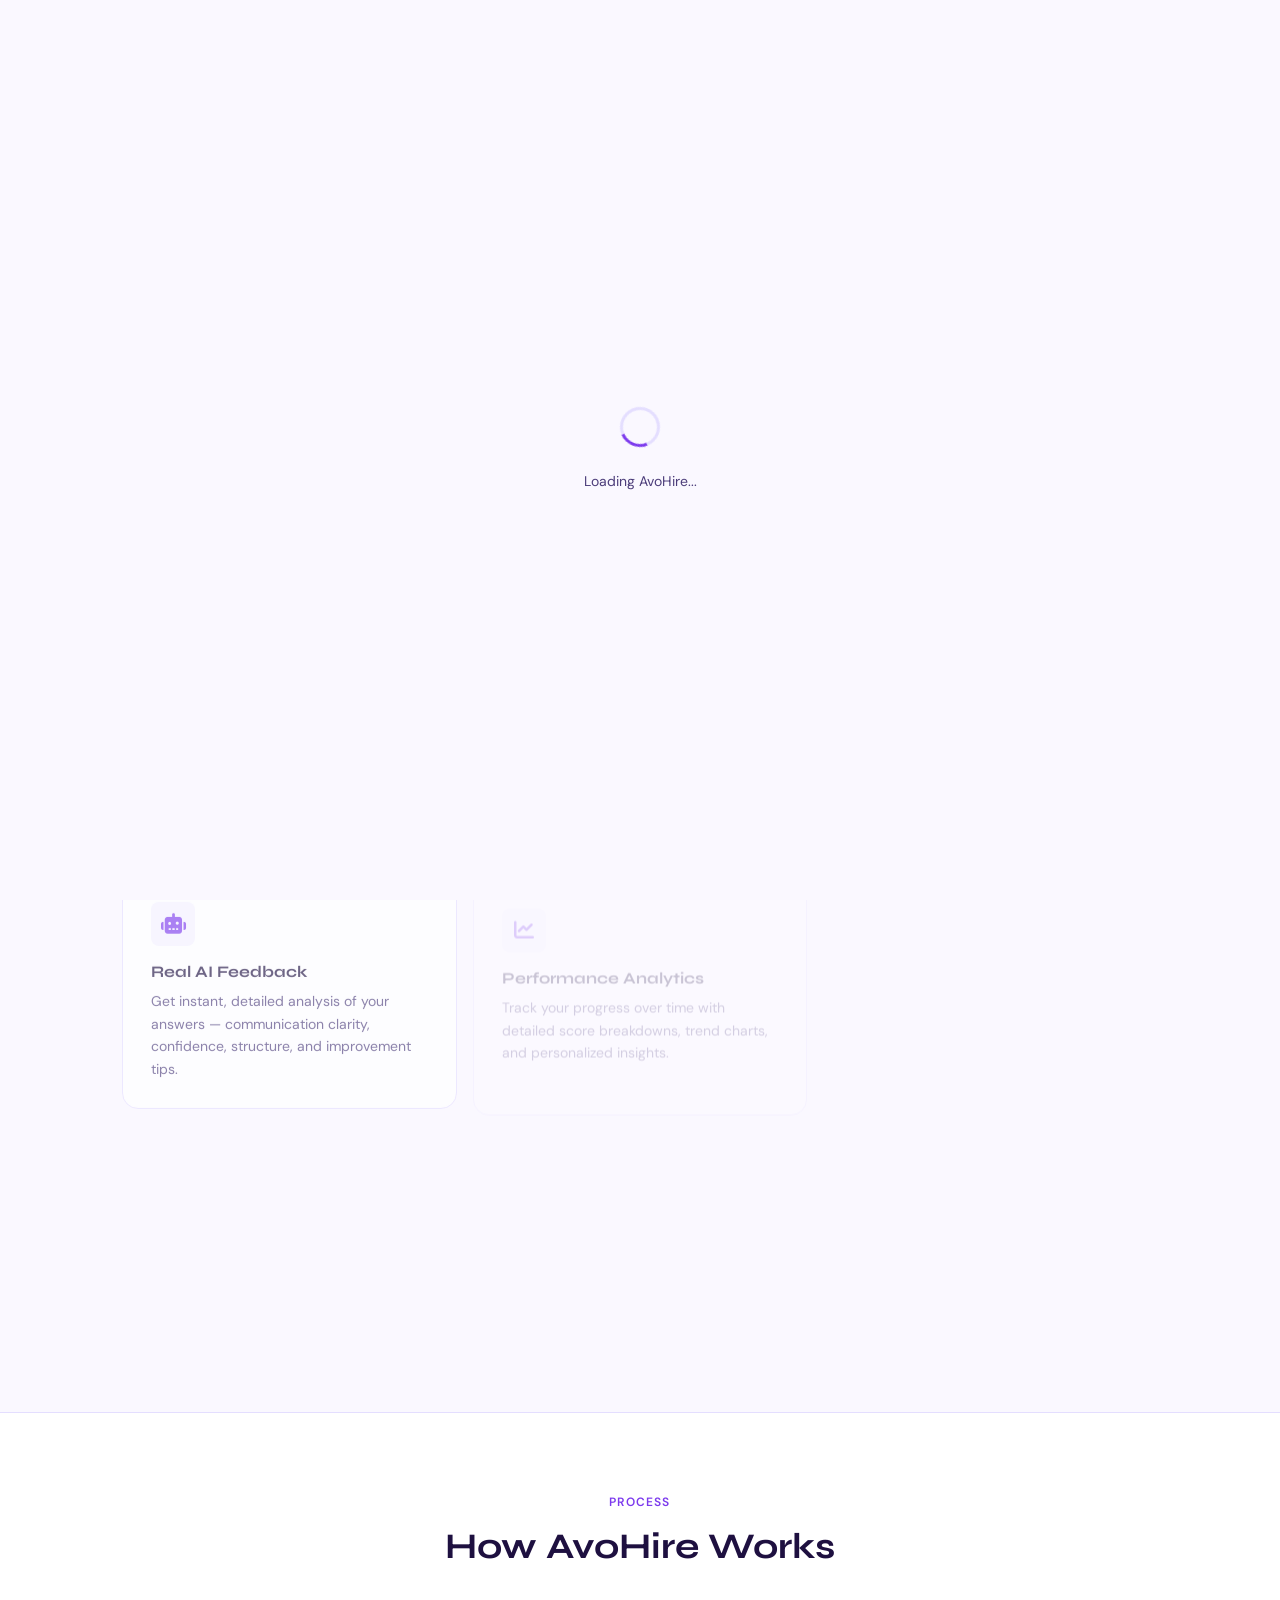
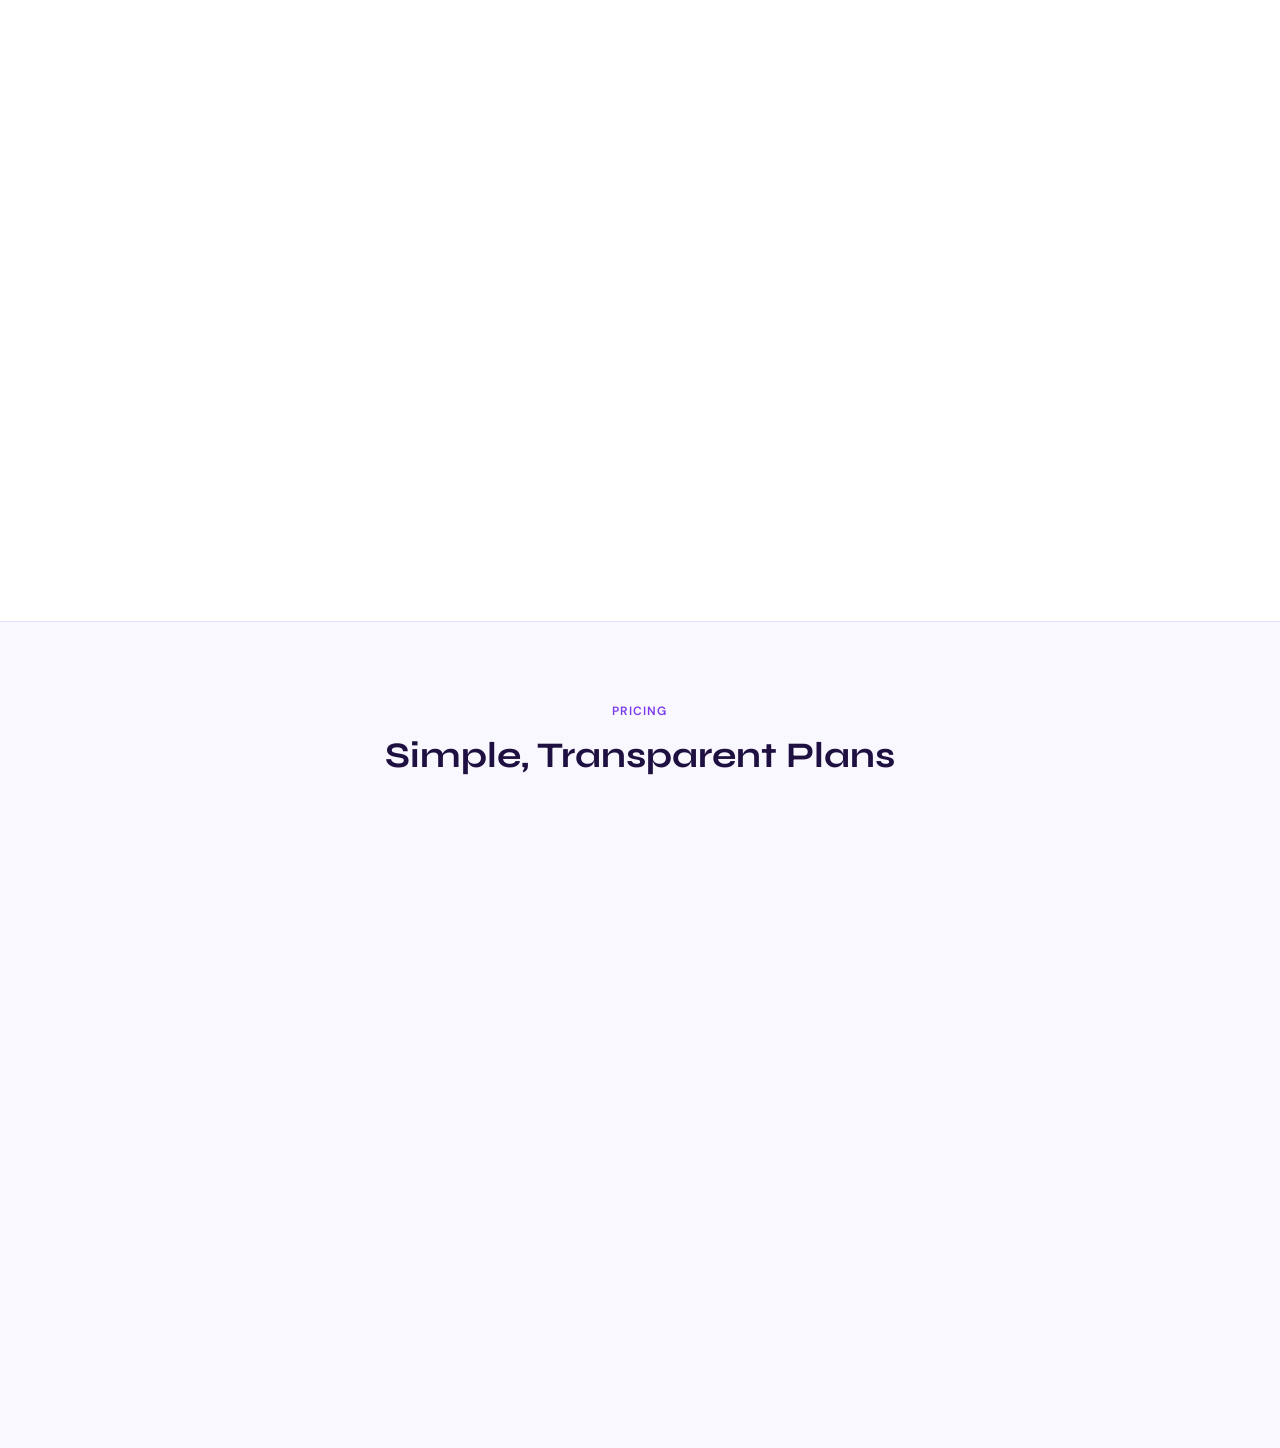
==== commit 9485098f: "Add files via upload" ====
--- a/index.html
+++ b/index.html
@@ -1,311 +1,12 @@
-<!DOCTYPE html>
-<html lang="en">
-<head>
-  <meta charset="UTF-8">
-  <meta name="viewport" content="width=device-width, initial-scale=1.0">
-  <title>AvoHire · AI Mock Interviews</title>
-  <link rel="stylesheet" href="https://cdnjs.cloudflare.com/ajax/libs/font-awesome/6.5.0/css/all.min.css">
-  <link rel="stylesheet" href="style.css">
-</head>
-<body>
-
-<!-- Page Loader -->
-<div id="pageLoader" class="page-loader">
-  <div style="text-align:center">
-    <div class="spinner"></div>
-    <p style="margin-top:1rem;color:var(--text-secondary);font-size:14px">Loading AvoHire...</p>
-  </div>
-</div>
-<div class="progress-bar-container"><div class="progress-bar-fill" id="progressFill"></div></div>
-
-<!-- Navbar -->
-<nav class="landing-nav" id="navbar">
-  <div class="landing-nav-inner">
-    <a href="landing.html" class="nav-logo">
-      <div class="nav-logo-icon"><i class="fas fa-brain"></i></div>
-      AvoHire
-    </a>
-    <div class="nav-links-landing" id="navLinks">
-      <a href="#features" class="nav-link">Features</a>
-      <a href="#how-it-works" class="nav-link">How It Works</a>
-      <a href="#pricing" class="nav-link">Pricing</a>
-      <button class="btn btn-ghost btn-sm" id="navSignIn" onclick="window.location.href='login.html'">Sign In</button>
-      <button class="btn btn-primary btn-sm" id="navGetStarted" onclick="window.location.href='signup.html'">Get Started Free</button>
-    </div>
-  </div>
-</nav>
-
-<!-- Hero -->
-<section class="landing-hero" id="home">
-  <div class="hero-eyebrow"><i class="fas fa-gift"></i> Free — 5 interviews/month, no credit card</div>
-  <h1 class="hero-title">Ace Every Interview<br>with <span>AI Precision</span></h1>
-  <p class="hero-subtitle">Practice real interview questions with AI coaching. <strong>Free forever</strong> — 5 mock interviews per month. No backend, no server, runs entirely in your browser.</p>
-  <div class="hero-actions">
-    <button class="btn btn-primary btn-lg" id="heroStartBtn">
-      <i class="fas fa-play-circle"></i> Start Free Practice
-    </button>
-    <button class="btn btn-secondary btn-lg" id="heroDemoBtn">
-      <i class="fas fa-play"></i> Watch Demo
-    </button>
-  </div>
-  <!-- Social proof -->
-  <div style="margin-top:2.5rem;display:flex;align-items:center;justify-content:center;gap:2rem;flex-wrap:wrap">
-    <div style="text-align:center">
-      <div style="font-family:'Syne',sans-serif;font-size:24px;font-weight:700;color:var(--text)">10K+</div>
-      <div style="font-size:12px;color:var(--text-muted)">Users Practicing</div>
-    </div>
-    <div style="width:1px;height:40px;background:var(--border)"></div>
-    <div style="text-align:center">
-      <div style="font-family:'Syne',sans-serif;font-size:24px;font-weight:700;color:var(--text)">500+</div>
-      <div style="font-size:12px;color:var(--text-muted)">Interview Questions</div>
-    </div>
-    <div style="width:1px;height:40px;background:var(--border)"></div>
-    <div style="text-align:center">
-      <div style="font-family:'Syne',sans-serif;font-size:24px;font-weight:700;color:var(--text)">87%</div>
-      <div style="font-size:12px;color:var(--text-muted)">Success Rate</div>
-    </div>
-  </div>
-</section>
-
-<!-- Features -->
-<section class="features-section" id="features">
-  <p class="section-label">Features</p>
-  <h2 class="section-title">Everything You Need to Succeed</h2>
-  <div class="grid-3">
-    <div class="feature-card reveal">
-      <div class="feature-icon"><i class="fas fa-robot"></i></div>
-      <h3>Real AI Feedback</h3>
-      <p>Get instant, detailed analysis of your answers — communication clarity, confidence, structure, and improvement tips.</p>
-    </div>
-    <div class="feature-card reveal" style="transition-delay:0.1s">
-      <div class="feature-icon"><i class="fas fa-chart-line"></i></div>
-      <h3>Performance Analytics</h3>
-      <p>Track your progress over time with detailed score breakdowns, trend charts, and personalized insights.</p>
-    </div>
-    <div class="feature-card reveal" style="transition-delay:0.2s">
-      <div class="feature-icon"><i class="fas fa-layer-group"></i></div>
-      <h3>500+ Questions</h3>
-      <p>Curated bank covering Software Engineering, Product Management, Marketing, HR, and more — filtered by difficulty.</p>
-    </div>
-    <div class="feature-card reveal" style="transition-delay:0.3s">
-      <div class="feature-icon"><i class="fas fa-microphone-lines"></i></div>
-      <h3>Voice Recording</h3>
-      <p>Practice speaking out loud. Your audio is analyzed for pacing, clarity, filler words, and confidence level.</p>
-    </div>
-    <div class="feature-card reveal" style="transition-delay:0.4s">
-      <div class="feature-icon"><i class="fas fa-building"></i></div>
-      <h3>Company-Specific Prep</h3>
-      <p>Mock interviews tailored for Google, Amazon, Microsoft, Meta and 100+ top companies' interview styles.</p>
-    </div>
-    <div class="feature-card reveal" style="transition-delay:0.5s">
-      <div class="feature-icon"><i class="fas fa-moon"></i></div>
-      <h3>Dark Mode + Mobile</h3>
-      <p>Fully responsive design. Practice anywhere — desktop, tablet, or phone. Dark mode included.</p>
-    </div>
-  </div>
-</section>
-
-<!-- How It Works -->
-<section class="how-section" id="how-it-works">
-  <div style="max-width:1100px;margin:0 auto;padding:0 2rem">
-    <p class="section-label">Process</p>
-    <h2 class="section-title">How AvoHire Works</h2>
-    <div class="how-steps">
-      <div class="how-step reveal">
-        <div class="step-num">1</div>
-        <div class="step-content">
-          <h4>Create Your Profile</h4>
-          <p>Sign up, upload your resume, and set your target role and industry. Takes less than 2 minutes.</p>
-        </div>
-      </div>
-      <div class="how-step reveal" style="transition-delay:0.1s">
-        <div class="step-num">2</div>
-        <div class="step-content">
-          <h4>Choose Your Interview Type</h4>
-          <p>Pick from the question bank or start a full mock interview session. Behavioral, technical, or situational.</p>
-        </div>
-      </div>
-      <div class="how-step reveal" style="transition-delay:0.2s">
-        <div class="step-num">3</div>
-        <div class="step-content">
-          <h4>Record Your Answer</h4>
-          <p>Answer the question out loud — our AI listens, analyzes your response in real-time, and evaluates it.</p>
-        </div>
-      </div>
-      <div class="how-step reveal" style="transition-delay:0.3s">
-        <div class="step-num">4</div>
-        <div class="step-content">
-          <h4>Get Instant AI Feedback</h4>
-          <p>Receive a detailed score breakdown with specific suggestions on what to improve and model answer guidance.</p>
-        </div>
-      </div>
-      <div class="how-step reveal" style="transition-delay:0.4s">
-        <div class="step-num">5</div>
-        <div class="step-content">
-          <h4>Track Progress & Improve</h4>
-          <p>Review your performance reports, see trends over time, and watch your confidence grow interview after interview.</p>
-        </div>
-      </div>
-    </div>
-  </div>
-</section>
-
-<!-- Pricing -->
-<section class="pricing-section" id="pricing">
-  <p class="section-label">Pricing</p>
-  <h2 class="section-title">Simple, Transparent Plans</h2>
-  <div id="pricingGrid" class="pricing-grid">
-    <!-- Free -->
-    <div class="pricing-card reveal" id="freeCard">
-      <div class="pricing-name">Starter</div>
-      <div class="pricing-price">$0 <span>/ month</span></div>
-      <p style="font-size:13px;color:var(--text-muted);margin-top:6px">Perfect for getting started</p>
-      <div class="pricing-features">
-        <div class="pricing-feature"><i class="fas fa-check"></i> 5 mock interviews/month</div>
-        <div class="pricing-feature"><i class="fas fa-check"></i> General &amp; Behavioral questions</div>
-        <div class="pricing-feature"><i class="fas fa-check"></i> Basic AI scoring &amp; feedback</div>
-        <div class="pricing-feature"><i class="fas fa-check"></i> Easy &amp; Mixed difficulty</div>
-        <div class="pricing-feature no"><i class="fas fa-times"></i> Technical interview type</div>
-        <div class="pricing-feature no"><i class="fas fa-times"></i> Performance analytics charts</div>
-        <div class="pricing-feature no"><i class="fas fa-times"></i> Answer-by-answer review</div>
-        <div class="pricing-feature no"><i class="fas fa-times"></i> Company-specific prep</div>
-        <div class="pricing-feature no"><i class="fas fa-times"></i> Hard difficulty questions</div>
-      </div>
-      <button class="btn btn-secondary btn-full" id="freePlanBtn" onclick="selectPlan('free')">Get Started Free</button>
-      <div id="freePlanCurrent" style="display:none;text-align:center;margin-top:0.75rem;font-size:13px;color:var(--success);font-weight:600"><i class="fas fa-check-circle"></i> Your Current Plan</div>
-    </div>
-
-    <!-- Pro -->
-    <div class="pricing-card featured reveal" style="transition-delay:0.1s" id="proCard">
-      <div class="pricing-badge">Most Popular</div>
-      <div class="pricing-name">Pro</div>
-      <div class="pricing-price">$19 <span>/ month</span></div>
-      <p style="font-size:13px;color:var(--text-muted);margin-top:6px">For serious job seekers</p>
-      <div class="pricing-features">
-        <div class="pricing-feature"><i class="fas fa-check"></i> <strong>Unlimited</strong> mock interviews</div>
-        <div class="pricing-feature"><i class="fas fa-check"></i> All 4 interview types</div>
-        <div class="pricing-feature"><i class="fas fa-check"></i> Advanced AI feedback</div>
-        <div class="pricing-feature"><i class="fas fa-check"></i> Easy, Mixed &amp; <strong>Hard</strong> difficulty</div>
-        <div class="pricing-feature"><i class="fas fa-check"></i> Full performance analytics</div>
-        <div class="pricing-feature"><i class="fas fa-check"></i> Answer-by-answer review</div>
-        <div class="pricing-feature"><i class="fas fa-check"></i> Company-specific prep (Google, Amazon…)</div>
-        <div class="pricing-feature"><i class="fas fa-check"></i> Up to 10 questions/session</div>
-        <div class="pricing-feature"><i class="fas fa-check"></i> PDF report export</div>
-      </div>
-      <button class="btn btn-primary btn-full" id="proPlanBtn" onclick="window.location.href='payment.html?plan=pro'">Start Pro Trial</button>
-      <div id="proPlanCurrent" style="display:none;text-align:center;margin-top:0.75rem;font-size:13px;color:var(--success);font-weight:600"><i class="fas fa-check-circle"></i> Your Current Plan</div>
-    </div>
-
-    <!-- Team -->
-    <div class="pricing-card reveal" style="transition-delay:0.2s" id="teamCard">
-      <div class="pricing-name">Team</div>
-      <div class="pricing-price">$49 <span>/ month</span></div>
-      <p style="font-size:13px;color:var(--text-muted);margin-top:6px">For bootcamps &amp; teams up to 10</p>
-      <div class="pricing-features">
-        <div class="pricing-feature"><i class="fas fa-check"></i> Everything in Pro</div>
-        <div class="pricing-feature"><i class="fas fa-check"></i> Team dashboard &amp; leaderboard</div>
-        <div class="pricing-feature"><i class="fas fa-check"></i> Share analytics with recruiters</div>
-        <div class="pricing-feature"><i class="fas fa-check"></i> Custom question sets</div>
-        <div class="pricing-feature"><i class="fas fa-check"></i> Bulk member management</div>
-        <div class="pricing-feature"><i class="fas fa-check"></i> Priority support</div>
-        <div class="pricing-feature"><i class="fas fa-check"></i> Progress tracking per member</div>
-      </div>
-      <button class="btn btn-secondary btn-full" id="teamPlanBtn" onclick="window.location.href='payment.html?plan=team'">Get Team Plan</button>
-      <div id="teamPlanCurrent" style="display:none;text-align:center;margin-top:0.75rem;font-size:13px;color:var(--success);font-weight:600"><i class="fas fa-check-circle"></i> Your Current Plan</div>
-    </div>
-  </div>
-
-  <!-- Plan indicator updated by initLanding() in script.js -->
-</section>
-
-<!-- Footer -->
-<footer class="landing-footer">
-  <div style="margin-bottom:0.75rem;font-family:'Syne',sans-serif;font-weight:700;font-size:16px;color:var(--text)">AvoHire</div>
-  <div style="display:flex;gap:1.5rem;justify-content:center;flex-wrap:wrap;margin-bottom:0.75rem">
-    <a href="#features" style="color:var(--text-muted);font-size:13px">Features</a>
-    <a href="#how-it-works" style="color:var(--text-muted);font-size:13px">How It Works</a>
-    <a href="#pricing" style="color:var(--text-muted);font-size:13px">Pricing</a>
-    <a href="login.html" style="color:var(--text-muted);font-size:13px">Sign In</a>
-  </div>
-  <p>&copy; 2025 AvoHire. All rights reserved.</p>
-</footer>
-
-
-<!-- Payment Modal (Demo - shows payment UX) -->
-<div class="modal-overlay" id="paymentModal">
-  <div class="modal" style="max-width:480px">
-    <div class="modal-header">
-      <h3 id="paymentModalTitle">Upgrade to Pro</h3>
-      <button class="modal-close" onclick="document.getElementById('paymentModal').classList.remove('open')"><i class="fas fa-times"></i></button>
-    </div>
-    <div style="background:var(--info-bg);border-radius:var(--radius-sm);padding:0.875rem 1rem;margin-bottom:1.25rem">
-      <div style="font-size:13px;font-weight:600;color:var(--primary);margin-bottom:3px" id="paymentPlanName">Pro Plan — $19/month</div>
-      <div style="font-size:12px;color:var(--text-secondary)">Unlimited interviews, all features unlocked</div>
-    </div>
-    <div class="form-group">
-      <label>Card Number</label>
-      <div class="input-icon-wrap">
-        <i class="fas fa-credit-card"></i>
-        <input type="text" class="form-control" placeholder="4242 4242 4242 4242" maxlength="19" id="cardNum" oninput="this.value=this.value.replace(/\D/g,'').replace(/(.{4})/g,'$1 ').trim()">
-      </div>
-    </div>
-    <div style="display:grid;grid-template-columns:1fr 1fr;gap:10px">
-      <div class="form-group">
-        <label>Expiry</label>
-        <input type="text" class="form-control" placeholder="MM/YY" maxlength="5" id="cardExp">
-      </div>
-      <div class="form-group">
-        <label>CVV</label>
-        <input type="text" class="form-control" placeholder="123" maxlength="3" id="cardCvv">
-      </div>
-    </div>
-    <div class="form-group">
-      <label>Name on Card</label>
-      <input type="text" class="form-control" placeholder="Full name">
-    </div>
-    <div style="background:var(--warning-bg);border-radius:var(--radius-sm);padding:0.75rem;font-size:12px;color:#b45309;margin-bottom:1rem;display:flex;gap:8px">
-      <i class="fas fa-info-circle" style="margin-top:2px;flex-shrink:0"></i>
-      <span>This is a demo payment form. No real charges. To enable real payments, integrate <strong>Stripe.js</strong> — see README for setup guide.</span>
-    </div>
-    <button class="btn btn-primary btn-full" id="payNowBtn" onclick="processPayment()">
-      <i class="fas fa-lock"></i> Pay Now (Demo)
-    </button>
-    <div style="text-align:center;margin-top:0.75rem;font-size:12px;color:var(--text-muted)">
-      <i class="fas fa-shield-alt"></i> Secured by SSL · Cancel anytime
-    </div>
-  </div>
-</div>
-
-<script>
-window.openPayment = function(plan) {
-  const names = { pro: 'Pro Plan — $19/month', team: 'Team Plan — $49/month' };
-  document.getElementById('paymentPlanName').textContent = names[plan] || 'Pro Plan — $19/month';
-  document.getElementById('paymentModalTitle').textContent = 'Upgrade to ' + plan.charAt(0).toUpperCase() + plan.slice(1);
-  document.getElementById('paymentModal')._plan = plan;
-  document.getElementById('paymentModal').classList.add('open');
-};
-window.processPayment = function() {
-  const cardNum = document.getElementById('cardNum').value.replace(/\s/g,'');
-  const exp = document.getElementById('cardExp').value;
-  const cvv = document.getElementById('cardCvv').value;
-  if(cardNum.length < 16 || !exp || cvv.length < 3) {
-    alert('Please fill in all card details');
-    return;
-  }
-  const btn = document.getElementById('payNowBtn');
-  btn.disabled = true;
-  btn.innerHTML = '<i class="fas fa-circle-notch fa-spin"></i> Processing...';
-  setTimeout(() => {
-    const plan = document.getElementById('paymentModal')._plan || 'pro';
-    selectPlan(plan);
-    document.getElementById('paymentModal').classList.remove('open');
-    btn.disabled = false;
-    btn.innerHTML = '<i class="fas fa-lock"></i> Pay Now (Demo)';
-    if(typeof showToast === 'function') showToast('🎉 ' + plan.charAt(0).toUpperCase() + plan.slice(1) + ' plan activated!');
-    setTimeout(() => { if(typeof Auth !== 'undefined' && Auth.isLoggedIn()) window.location.href='dashboard.html'; }, 1200);
-  }, 2000);
-};
-</script>
-<script src="script.js"></script>
-</body>
-</html>
+<!DOCTYPE html>
+<html lang="en">
+<head>
+    <meta charset="UTF-8">
+    <meta name="viewport" content="width=device-width, initial-scale=1.0">
+    <meta http-equiv="refresh" content="0; url=landing.html">
+    <title>Redirecting...</title>
+</head>
+<body>
+    <p>Redirecting to homepage... If it takes too long, <a href="landing.html">click here</a>.</p>
+</body>
+</html>
